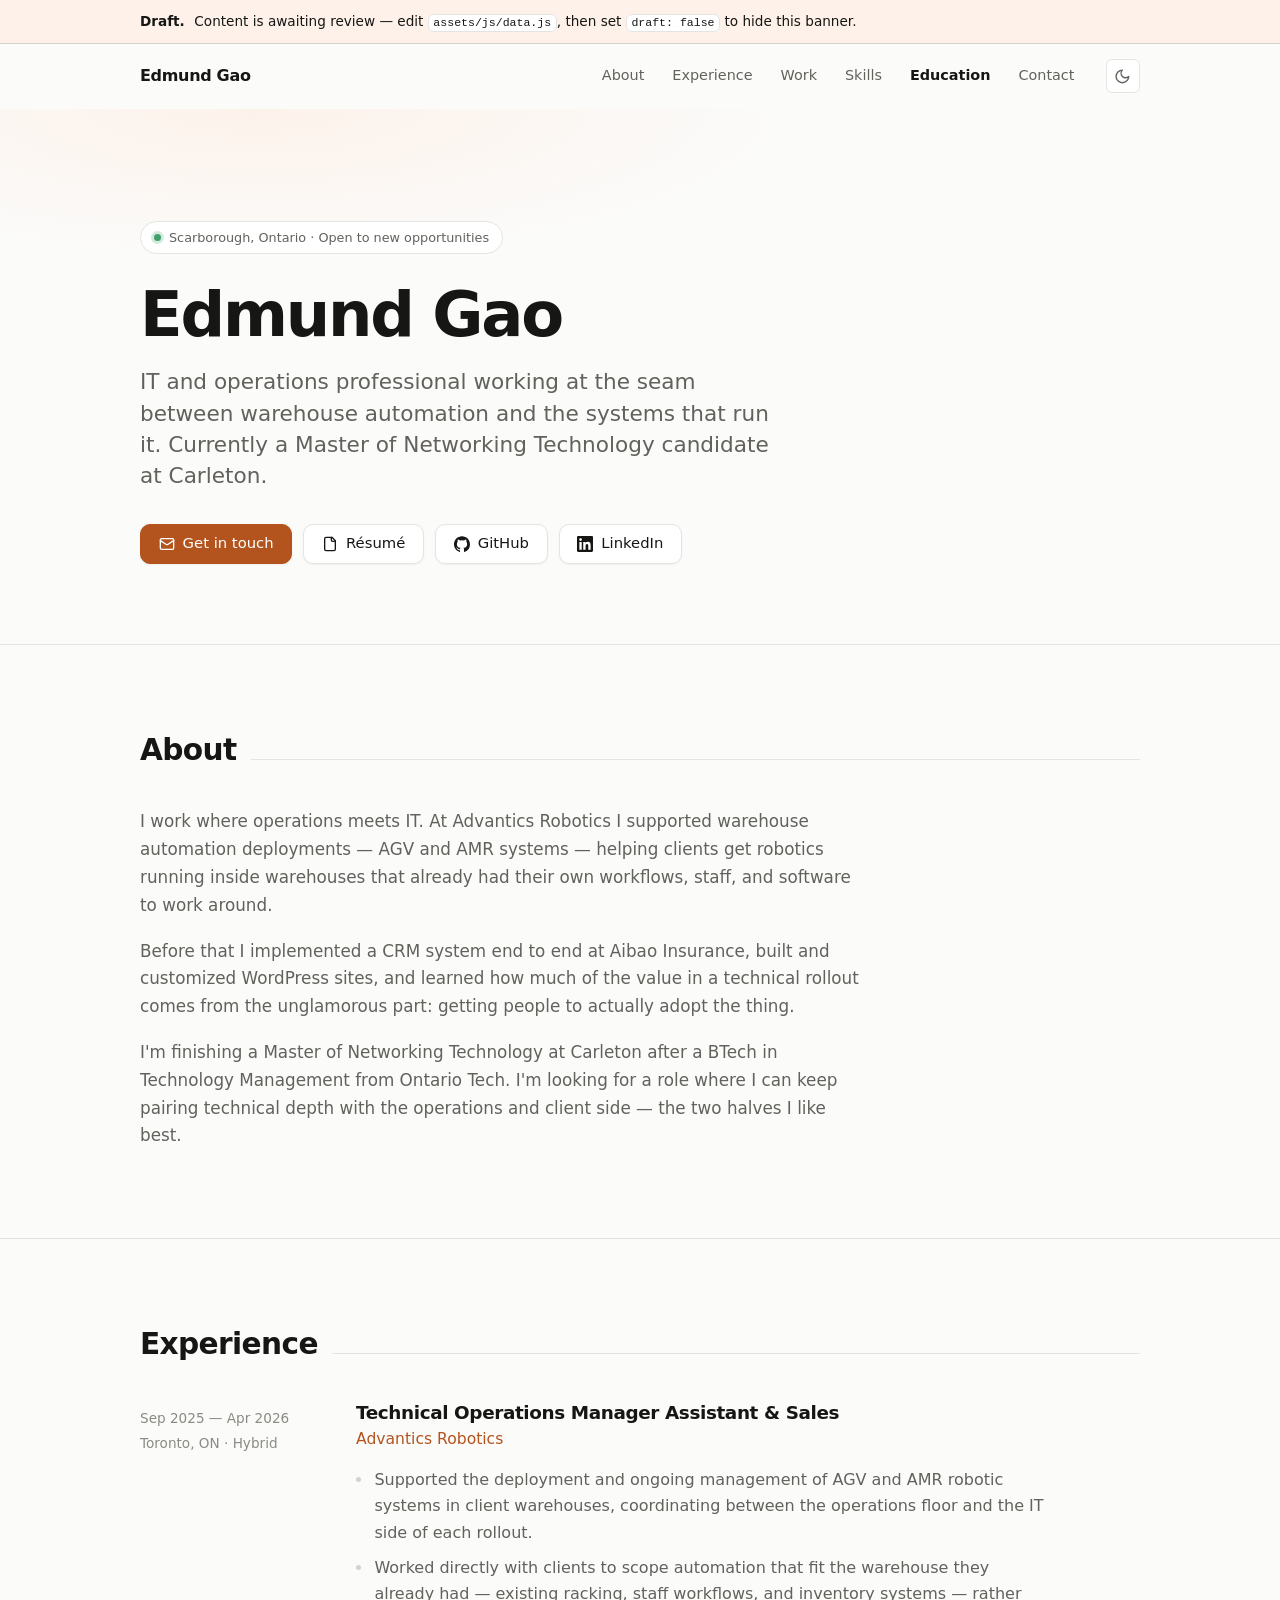
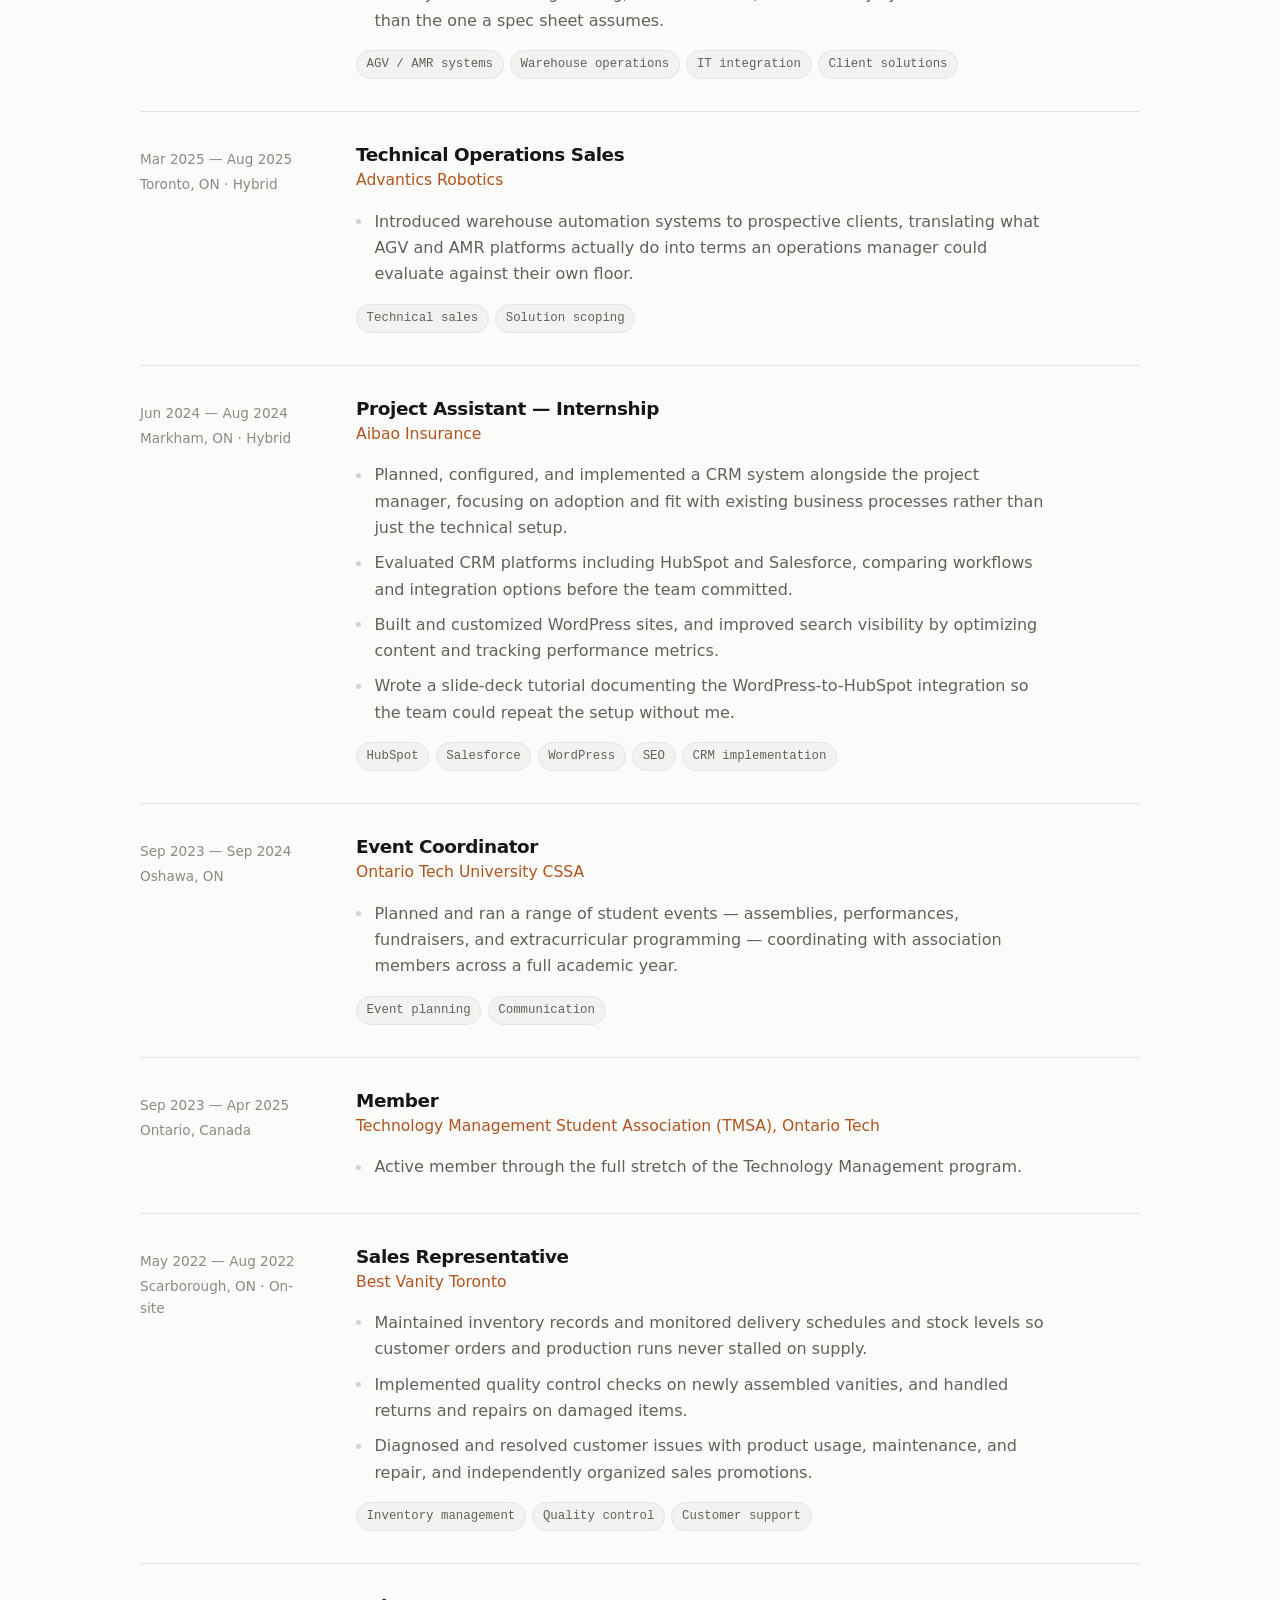
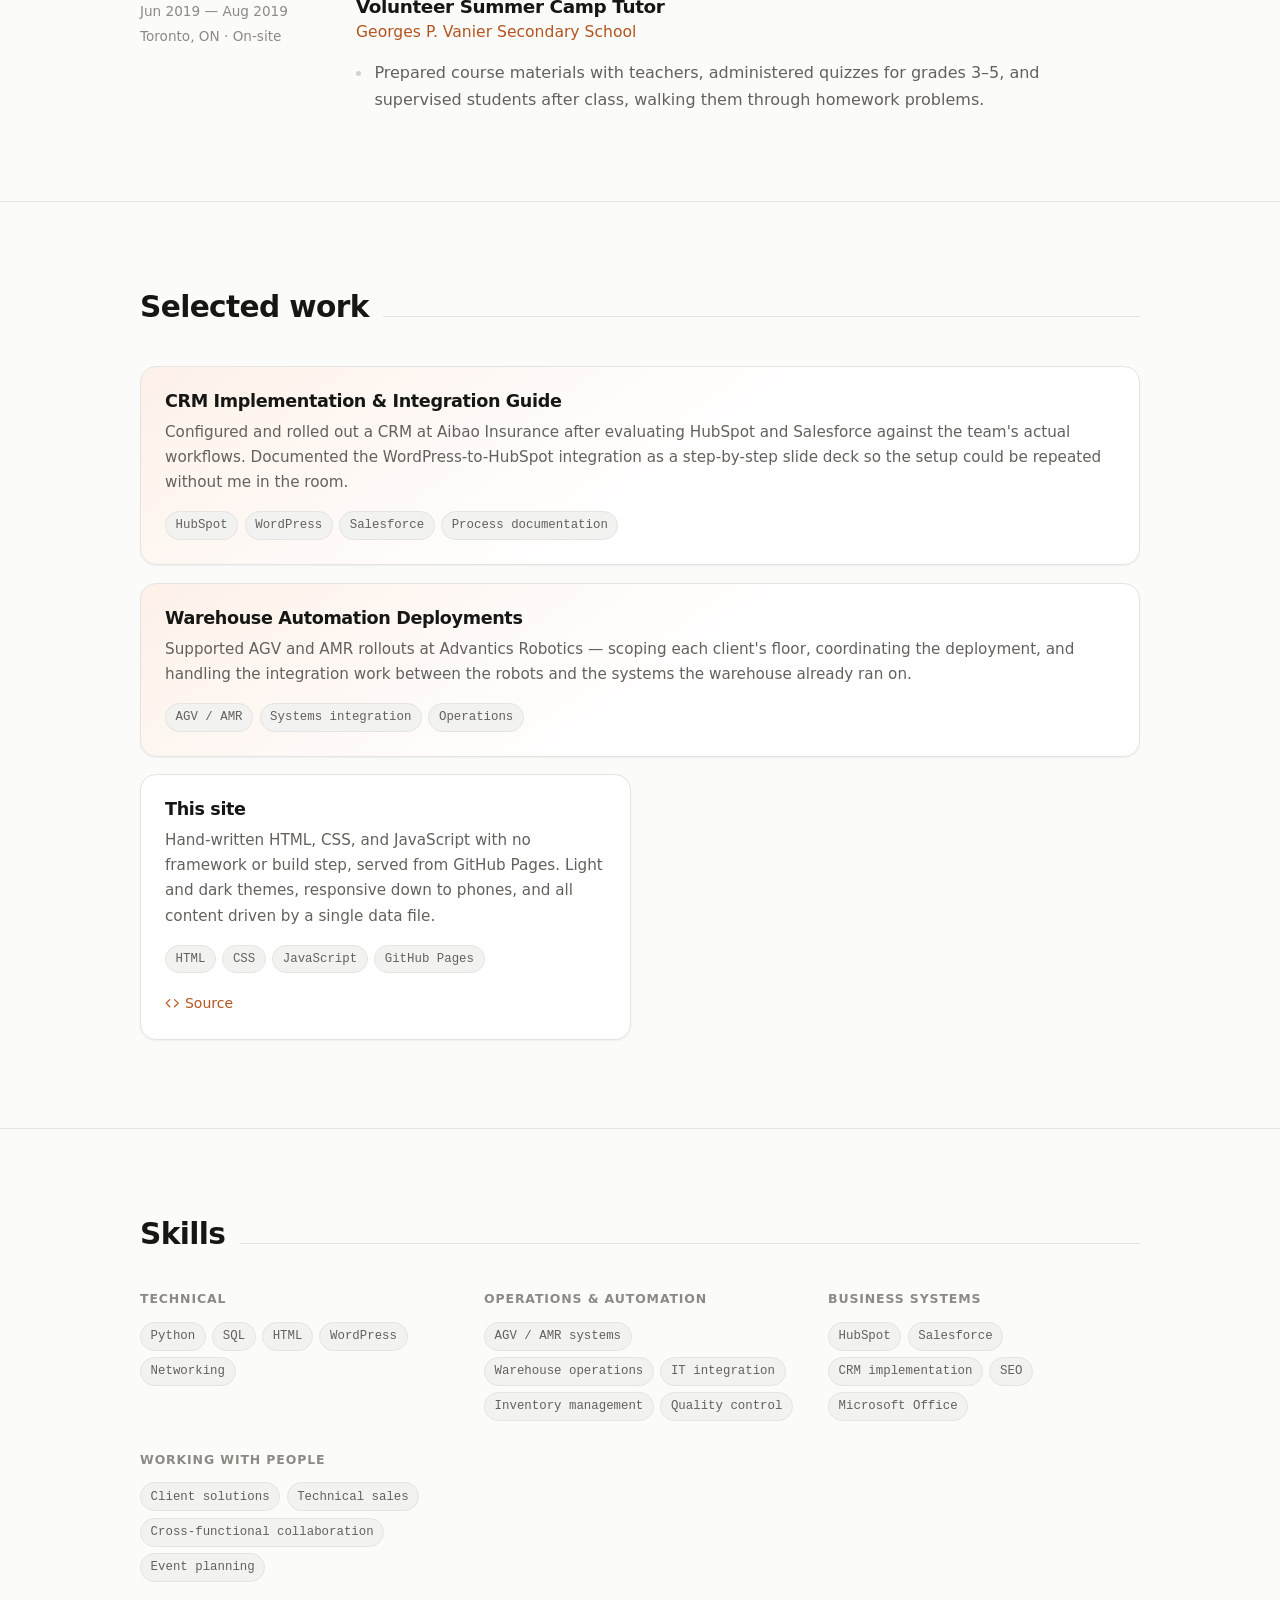
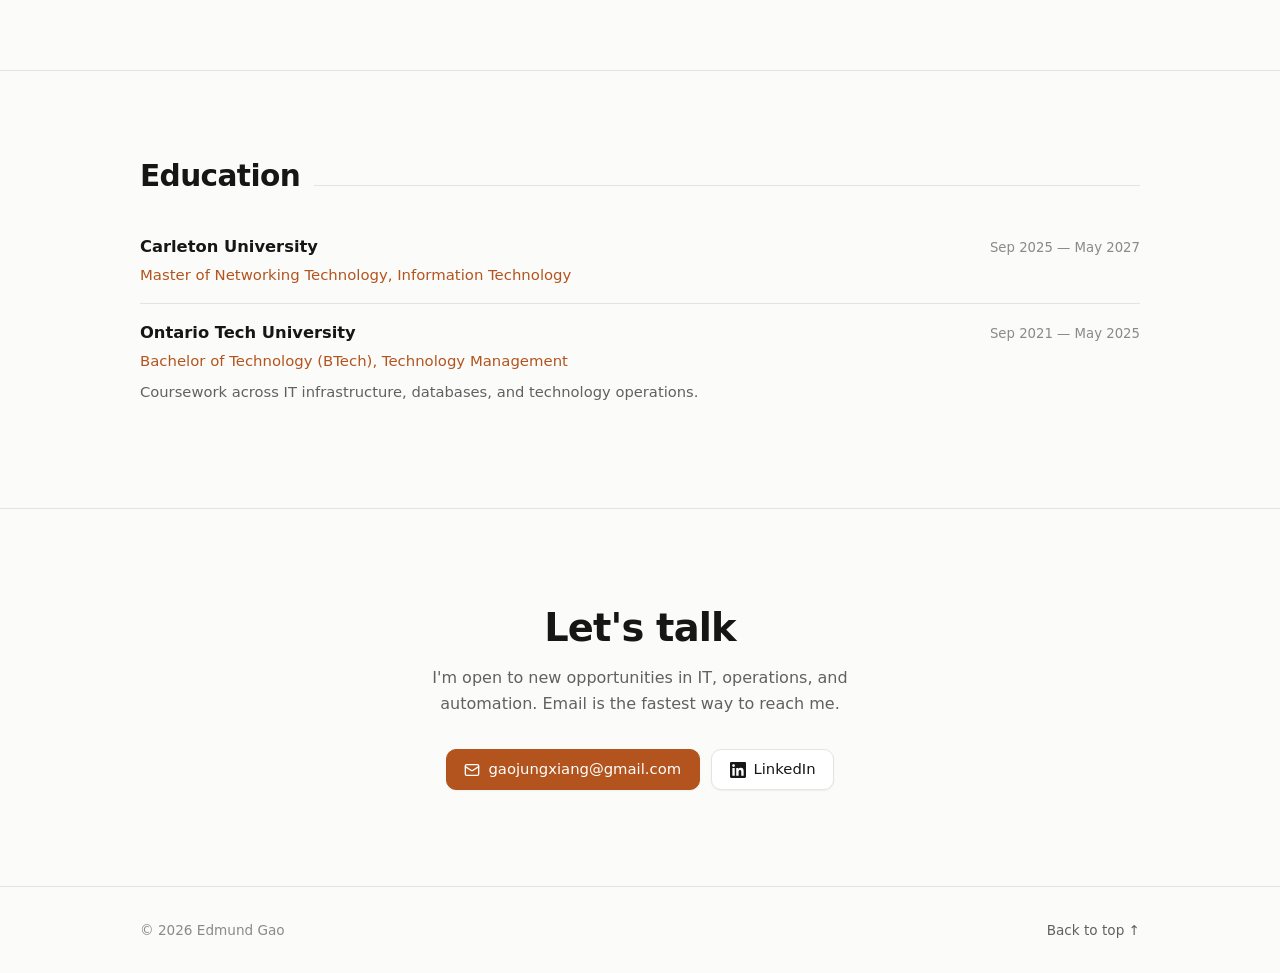
==== index.html @ a286228c "Add personal portfolio site Static portfolio site for GitHub Pages: plain HTML, CSS, and JS with no " ====
<!DOCTYPE html>
<html lang="en">
  <head>
    <meta charset="utf-8" />
    <meta name="viewport" content="width=device-width, initial-scale=1" />

    <title>Edmund Gao — Portfolio</title>
    <meta
      name="description"
      content="Edmund Gao — IT and operations professional working across warehouse automation, systems integration, and CRM implementation. Master of Networking Technology candidate at Carleton University."
    />
    <meta name="theme-color" content="#fbfbfa" />
    <link rel="canonical" href="https://edmundgao.github.io/" />

    <!-- Open Graph / social previews -->
    <meta property="og:type" content="website" />
    <meta property="og:title" content="Edmund Gao — Portfolio" />
    <meta
      property="og:description"
      content="IT and operations professional working across warehouse automation, systems integration, and CRM implementation."
    />
    <meta property="og:url" content="https://edmundgao.github.io/" />
    <meta name="twitter:card" content="summary" />

    <link rel="icon" href="assets/img/favicon.svg" type="image/svg+xml" />
    <link rel="stylesheet" href="assets/css/styles.css" />

    <!-- Set the theme before first paint so there's no light-mode flash. -->
    <script>
      (function () {
        try {
          var stored = localStorage.getItem("theme");
          var dark =
            stored === "dark" ||
            (!stored &&
              window.matchMedia("(prefers-color-scheme: dark)").matches);
          if (dark) document.documentElement.setAttribute("data-theme", "dark");
        } catch (e) {}
      })();
    </script>
  </head>

  <body>
    <a class="skip-link" href="#main">Skip to content</a>

    <!-- Removed automatically once you set draft: false in assets/js/data.js -->
    <div class="draft-banner" id="draft-banner" hidden>
      <div class="wrap draft-banner__inner">
        <strong>Draft.</strong>
        <span
          >Content is awaiting review — edit <code>assets/js/data.js</code>, then
          set <code>draft: false</code> to hide this banner.</span
        >
      </div>
    </div>

    <header class="site-header">
      <div class="wrap site-header__inner">
        <a class="brand" href="#top" data-name>Edmund Gao</a>

        <nav class="nav" aria-label="Sections">
          <a href="#about">About</a>
          <a href="#experience">Experience</a>
          <a href="#projects">Work</a>
          <a href="#skills">Skills</a>
          <a href="#education">Education</a>
          <a href="#contact">Contact</a>
        </nav>

        <button
          class="theme-toggle"
          id="theme-toggle"
          type="button"
          aria-label="Toggle dark mode"
          title="Toggle dark mode"
        >
          <svg
            class="icon-moon"
            viewBox="0 0 24 24"
            fill="none"
            stroke="currentColor"
            stroke-width="2"
            stroke-linecap="round"
            stroke-linejoin="round"
            aria-hidden="true"
          >
            <path d="M12 3a6 6 0 0 0 9 9 9 9 0 1 1-9-9Z" />
          </svg>
          <svg
            class="icon-sun"
            viewBox="0 0 24 24"
            fill="none"
            stroke="currentColor"
            stroke-width="2"
            stroke-linecap="round"
            stroke-linejoin="round"
            aria-hidden="true"
          >
            <circle cx="12" cy="12" r="4" />
            <path
              d="M12 2v2M12 20v2M4.9 4.9l1.4 1.4M17.7 17.7l1.4 1.4M2 12h2M20 12h2M6.3 17.7l-1.4 1.4M19.1 4.9l-1.4 1.4"
            />
          </svg>
        </button>
      </div>
    </header>

    <main id="main">
      <!-- ------------------------------------------------------------ hero -->
      <section class="hero" id="top">
        <div class="wrap">
          <p class="hero__eyebrow">
            <span class="dot" aria-hidden="true"></span>
            <span id="hero-location"></span>
          </p>
          <h1 data-name>Edmund Gao</h1>
          <p class="hero__headline" id="hero-headline"></p>
          <div class="hero__actions" id="hero-actions"></div>
        </div>
      </section>

      <!-- ----------------------------------------------------------- about -->
      <section class="section" id="about">
        <div class="wrap">
          <div class="section__head">
            <h2>About</h2>
            <span class="section__rule" aria-hidden="true"></span>
          </div>
          <div class="about__body" id="about-body"></div>
        </div>
      </section>

      <!-- ------------------------------------------------------ experience -->
      <section class="section" id="experience">
        <div class="wrap">
          <div class="section__head">
            <h2>Experience</h2>
            <span class="section__rule" aria-hidden="true"></span>
          </div>
          <div class="timeline" id="experience-list"></div>
        </div>
      </section>

      <!-- -------------------------------------------------------- projects -->
      <section class="section" id="projects">
        <div class="wrap">
          <div class="section__head">
            <h2>Selected work</h2>
            <span class="section__rule" aria-hidden="true"></span>
          </div>
          <div class="projects" id="projects-list"></div>
        </div>
      </section>

      <!-- ---------------------------------------------------------- skills -->
      <section class="section" id="skills">
        <div class="wrap">
          <div class="section__head">
            <h2>Skills</h2>
            <span class="section__rule" aria-hidden="true"></span>
          </div>
          <div class="skills" id="skills-list"></div>
        </div>
      </section>

      <!-- ------------------------------------------- education & certificates -->
      <section class="section" id="education">
        <div class="wrap">
          <div class="section__head">
            <h2>Education</h2>
            <span class="section__rule" aria-hidden="true"></span>
          </div>
          <div class="two-col">
            <div id="education-block">
              <div id="education-list"></div>
            </div>
            <div id="certifications-block" hidden>
              <p class="subhead">Certifications</p>
              <div id="certifications-list"></div>
            </div>
          </div>
        </div>
      </section>

      <!-- --------------------------------------------------------- contact -->
      <section class="section contact" id="contact">
        <div class="wrap">
          <h2>Let's talk</h2>
          <p>
            I'm open to new opportunities in IT, operations, and automation.
            Email is the fastest way to reach me.
          </p>
          <div class="hero__actions" id="contact-actions"></div>
        </div>
      </section>
    </main>

    <footer class="site-footer">
      <div class="wrap site-footer__inner">
        <span>&copy; <span id="year">2026</span> <span data-name></span></span>
        <a href="#top">Back to top &uarr;</a>
      </div>
    </footer>

    <script src="assets/js/data.js"></script>
    <script src="assets/js/main.js"></script>
  </body>
</html>
---- assets/css/styles.css ----
/* =============================================================================
   Design tokens
   ========================================================================== */

:root {
  color-scheme: light dark;

  --bg: #fbfbfa;
  --bg-raised: #ffffff;
  --bg-sunken: #f2f2f0;
  --border: #e4e4e1;
  --border-strong: #d2d2ce;

  --text: #161614;
  --text-muted: #62615c;
  --text-faint: #8b8a84;

  --accent: #b3541e;
  --accent-hover: #96431a;
  --accent-wash: #fdf1e9;

  --radius-sm: 6px;
  --radius: 10px;
  --radius-lg: 16px;

  --shadow-sm: 0 1px 2px rgba(20, 18, 15, 0.05);
  --shadow: 0 2px 4px rgba(20, 18, 15, 0.04), 0 8px 24px rgba(20, 18, 15, 0.06);

  --font-sans: ui-sans-serif, system-ui, -apple-system, "Segoe UI", Roboto,
    "Helvetica Neue", Arial, sans-serif;
  --font-mono: ui-monospace, SFMono-Regular, "SF Mono", Menlo, Consolas,
    "Liberation Mono", monospace;

  --measure: 68ch;
  --page: 1080px;
  --gutter: clamp(1.25rem, 5vw, 2.5rem);
}

[data-theme="dark"] {
  --bg: #141412;
  --bg-raised: #1c1c19;
  --bg-sunken: #100f0e;
  --border: #2c2c28;
  --border-strong: #3d3d38;

  --text: #f0efec;
  --text-muted: #a5a49e;
  --text-faint: #77766f;

  --accent: #e08a4f;
  --accent-hover: #eda068;
  --accent-wash: #2a1e14;

  --shadow-sm: 0 1px 2px rgba(0, 0, 0, 0.4);
  --shadow: 0 2px 4px rgba(0, 0, 0, 0.3), 0 8px 24px rgba(0, 0, 0, 0.35);
}

/* =============================================================================
   Reset & base
   ========================================================================== */

*,
*::before,
*::after {
  box-sizing: border-box;
}

html {
  -webkit-text-size-adjust: 100%;
  scroll-behavior: smooth;
  scroll-padding-top: 5.5rem;
}

@media (prefers-reduced-motion: reduce) {
  html {
    scroll-behavior: auto;
  }
  *,
  *::before,
  *::after {
    animation-duration: 0.01ms !important;
    animation-iteration-count: 1 !important;
    transition-duration: 0.01ms !important;
  }
}

body {
  margin: 0;
  background: var(--bg);
  color: var(--text);
  font-family: var(--font-sans);
  font-size: 1rem;
  line-height: 1.65;
  -webkit-font-smoothing: antialiased;
  text-rendering: optimizeLegibility;
}

h1,
h2,
h3,
h4 {
  margin: 0;
  line-height: 1.2;
  font-weight: 620;
  letter-spacing: -0.021em;
}

p {
  margin: 0;
}

ul,
ol {
  margin: 0;
  padding: 0;
  list-style: none;
}

a {
  color: var(--accent);
  text-decoration-thickness: 1px;
  text-underline-offset: 2px;
}

a:hover {
  color: var(--accent-hover);
}

img,
svg {
  max-width: 100%;
  display: block;
}

:focus-visible {
  outline: 2px solid var(--accent);
  outline-offset: 3px;
  border-radius: 3px;
}

::selection {
  background: var(--accent);
  color: #fff;
}

/* =============================================================================
   Layout primitives
   ========================================================================== */

.wrap {
  width: 100%;
  max-width: var(--page);
  margin-inline: auto;
  padding-inline: var(--gutter);
}

.section {
  padding-block: clamp(3rem, 8vw, 5.5rem);
  border-top: 1px solid var(--border);
}

.section__head {
  display: flex;
  align-items: baseline;
  gap: 0.9rem;
  margin-bottom: 2.5rem;
}

.section__head h2 {
  font-size: clamp(1.4rem, 3.5vw, 1.85rem);
}

.section__rule {
  flex: 1;
  height: 1px;
  background: var(--border);
}

.skip-link {
  position: absolute;
  left: -9999px;
  top: 0;
  z-index: 100;
  padding: 0.75rem 1.1rem;
  background: var(--accent);
  color: #fff;
  border-radius: 0 0 var(--radius) 0;
  text-decoration: none;
}

.skip-link:focus {
  left: 0;
  color: #fff;
}

/* =============================================================================
   Draft banner
   ========================================================================== */

.draft-banner {
  background: var(--accent-wash);
  border-bottom: 1px solid var(--border-strong);
  color: var(--text);
  font-size: 0.85rem;
  padding: 0.65rem 0;
}

.draft-banner__inner {
  display: flex;
  align-items: center;
  gap: 0.6rem;
}

.draft-banner code {
  font-family: var(--font-mono);
  font-size: 0.85em;
  background: var(--bg-raised);
  border: 1px solid var(--border);
  border-radius: var(--radius-sm);
  padding: 0.1em 0.4em;
}

/* =============================================================================
   Header / nav
   ========================================================================== */

.site-header {
  position: sticky;
  top: 0;
  z-index: 50;
  background: color-mix(in srgb, var(--bg) 82%, transparent);
  backdrop-filter: saturate(160%) blur(12px);
  -webkit-backdrop-filter: saturate(160%) blur(12px);
  border-bottom: 1px solid transparent;
  transition: border-color 0.2s ease;
}

.site-header[data-stuck="true"] {
  border-bottom-color: var(--border);
}

.site-header__inner {
  display: flex;
  align-items: center;
  gap: 1rem;
  height: 4rem;
}

.brand {
  font-weight: 650;
  letter-spacing: -0.02em;
  color: var(--text);
  text-decoration: none;
  font-size: 1rem;
  white-space: nowrap;
}

.brand:hover {
  color: var(--text);
}

.nav {
  margin-left: auto;
  display: flex;
  align-items: center;
  gap: 0.35rem;
}

.nav a {
  color: var(--text-muted);
  text-decoration: none;
  font-size: 0.9rem;
  padding: 0.4rem 0.7rem;
  border-radius: var(--radius-sm);
  transition: color 0.15s ease, background-color 0.15s ease;
}

.nav a:hover {
  color: var(--text);
  background: var(--bg-sunken);
}

.nav a[aria-current="true"] {
  color: var(--text);
  font-weight: 550;
}

@media (max-width: 720px) {
  .nav {
    display: none;
  }
}

.theme-toggle {
  margin-left: 0.25rem;
  display: grid;
  place-items: center;
  width: 2.15rem;
  height: 2.15rem;
  flex: none;
  padding: 0;
  border: 1px solid var(--border);
  border-radius: var(--radius-sm);
  background: var(--bg-raised);
  color: var(--text-muted);
  cursor: pointer;
  transition: color 0.15s ease, border-color 0.15s ease;
}

.theme-toggle:hover {
  color: var(--text);
  border-color: var(--border-strong);
}

.nav:not(:has(a)) + .theme-toggle,
.site-header__inner > .theme-toggle:nth-child(2) {
  margin-left: auto;
}

.theme-toggle svg {
  width: 1.05rem;
  height: 1.05rem;
}

[data-theme="dark"] .theme-toggle .icon-moon,
:root:not([data-theme="dark"]) .theme-toggle .icon-sun {
  display: none;
}

/* =============================================================================
   Hero
   ========================================================================== */

.hero {
  padding-block: clamp(3.5rem, 11vw, 7rem) clamp(3rem, 8vw, 5rem);
  position: relative;
  overflow: hidden;
}

.hero::before {
  content: "";
  position: absolute;
  inset-inline: 0;
  top: -40%;
  height: 80%;
  background: radial-gradient(
    60% 50% at 20% 50%,
    var(--accent-wash) 0%,
    transparent 70%
  );
  opacity: 0.9;
  pointer-events: none;
  z-index: -1;
}

.hero__eyebrow {
  display: inline-flex;
  align-items: center;
  gap: 0.5rem;
  font-size: 0.8rem;
  font-weight: 500;
  color: var(--text-muted);
  background: var(--bg-raised);
  border: 1px solid var(--border);
  border-radius: 999px;
  padding: 0.3rem 0.8rem;
  margin-bottom: 1.5rem;
}

.hero__eyebrow .dot {
  width: 0.45rem;
  height: 0.45rem;
  border-radius: 50%;
  background: #3fa06b;
  box-shadow: 0 0 0 3px color-mix(in srgb, #3fa06b 22%, transparent);
}

.hero h1 {
  font-size: clamp(2.4rem, 7vw, 3.9rem);
  letter-spacing: -0.035em;
  margin-bottom: 0.85rem;
}

.hero__headline {
  font-size: clamp(1.1rem, 2.6vw, 1.35rem);
  color: var(--text-muted);
  max-width: 46ch;
  line-height: 1.45;
  margin-bottom: 2rem;
}

.hero__actions {
  display: flex;
  flex-wrap: wrap;
  gap: 0.7rem;
}

/* =============================================================================
   Buttons
   ========================================================================== */

.btn {
  display: inline-flex;
  align-items: center;
  gap: 0.5rem;
  font: inherit;
  font-size: 0.925rem;
  font-weight: 520;
  line-height: 1;
  padding: 0.7rem 1.1rem;
  border-radius: var(--radius);
  border: 1px solid var(--border);
  background: var(--bg-raised);
  color: var(--text);
  text-decoration: none;
  cursor: pointer;
  box-shadow: var(--shadow-sm);
  transition: transform 0.12s ease, border-color 0.15s ease,
    background-color 0.15s ease, box-shadow 0.15s ease;
}

.btn:hover {
  color: var(--text);
  border-color: var(--border-strong);
  transform: translateY(-1px);
  box-shadow: var(--shadow);
}

.btn:active {
  transform: translateY(0);
}

.btn svg {
  width: 1rem;
  height: 1rem;
  flex: none;
}

.btn--primary {
  background: var(--accent);
  border-color: var(--accent);
  color: #fff;
}

.btn--primary:hover {
  background: var(--accent-hover);
  border-color: var(--accent-hover);
  color: #fff;
}

/* =============================================================================
   About
   ========================================================================== */

.about__body {
  display: grid;
  gap: 1.15rem;
  max-width: var(--measure);
  font-size: 1.05rem;
  color: var(--text-muted);
}

.about__body strong {
  color: var(--text);
  font-weight: 550;
}

/* =============================================================================
   Experience timeline
   ========================================================================== */

.timeline {
  display: grid;
  gap: 0;
}

.role {
  display: grid;
  grid-template-columns: 11rem 1fr;
  gap: 0 2.5rem;
  padding-block: 2rem;
  border-top: 1px solid var(--border);
}

.role:first-child {
  border-top: none;
  padding-top: 0;
}

.role:last-child {
  padding-bottom: 0;
}

@media (max-width: 760px) {
  .role {
    grid-template-columns: 1fr;
    gap: 0.65rem;
  }
}

.role__when {
  font-size: 0.85rem;
  color: var(--text-faint);
  font-variant-numeric: tabular-nums;
  padding-top: 0.28rem;
}

.role__where {
  margin-top: 0.15rem;
  display: block;
}

.role__title {
  font-size: 1.15rem;
  margin-bottom: 0.15rem;
}

.role__company {
  color: var(--accent);
  font-size: 0.975rem;
  font-weight: 520;
  margin-bottom: 0.9rem;
}

.role__company a {
  text-decoration: none;
}

.badge-now {
  display: inline-block;
  margin-left: 0.5rem;
  font-size: 0.7rem;
  font-weight: 600;
  letter-spacing: 0.04em;
  text-transform: uppercase;
  color: #2f7d54;
  background: color-mix(in srgb, #3fa06b 14%, transparent);
  border-radius: 999px;
  padding: 0.15rem 0.5rem;
  vertical-align: 0.12em;
}

[data-theme="dark"] .badge-now {
  color: #7fd3a4;
}

.highlights {
  display: grid;
  gap: 0.55rem;
  max-width: var(--measure);
  color: var(--text-muted);
}

.highlights li {
  position: relative;
  padding-left: 1.15rem;
}

.highlights li::before {
  content: "";
  position: absolute;
  left: 0;
  top: 0.65em;
  width: 5px;
  height: 5px;
  border-radius: 50%;
  background: var(--border-strong);
}

/* =============================================================================
   Tags
   ========================================================================== */

.tags {
  display: flex;
  flex-wrap: wrap;
  gap: 0.4rem;
  margin-top: 1rem;
}

.tag {
  font-size: 0.775rem;
  font-family: var(--font-mono);
  color: var(--text-muted);
  background: var(--bg-sunken);
  border: 1px solid var(--border);
  border-radius: 999px;
  padding: 0.2rem 0.6rem;
  white-space: nowrap;
}

/* =============================================================================
   Projects
   ========================================================================== */

.projects {
  display: grid;
  grid-template-columns: repeat(auto-fill, minmax(min(100%, 24rem), 1fr));
  gap: 1.1rem;
}

.card {
  display: flex;
  flex-direction: column;
  padding: 1.5rem;
  background: var(--bg-raised);
  border: 1px solid var(--border);
  border-radius: var(--radius-lg);
  box-shadow: var(--shadow-sm);
  transition: transform 0.16s ease, border-color 0.16s ease,
    box-shadow 0.16s ease;
}

.card:hover {
  transform: translateY(-2px);
  border-color: var(--border-strong);
  box-shadow: var(--shadow);
}

.card--featured {
  grid-column: span 2;
  background: linear-gradient(
    145deg,
    var(--accent-wash) 0%,
    var(--bg-raised) 55%
  );
}

@media (max-width: 700px) {
  .card--featured {
    grid-column: span 1;
  }
}

.card__title {
  font-size: 1.1rem;
  margin-bottom: 0.5rem;
}

.card__blurb {
  color: var(--text-muted);
  font-size: 0.95rem;
  flex: 1;
}

.card__links {
  display: flex;
  gap: 1rem;
  margin-top: 1.15rem;
  font-size: 0.875rem;
  font-weight: 520;
}

.card__links a {
  display: inline-flex;
  align-items: center;
  gap: 0.35rem;
  text-decoration: none;
}

.card__links a:hover {
  text-decoration: underline;
}

.card__links svg {
  width: 0.9rem;
  height: 0.9rem;
}

/* =============================================================================
   Skills
   ========================================================================== */

.skills {
  display: grid;
  grid-template-columns: repeat(auto-fit, minmax(min(100%, 15rem), 1fr));
  gap: 2rem;
}

.skills__group h3 {
  font-size: 0.78rem;
  font-weight: 600;
  letter-spacing: 0.07em;
  text-transform: uppercase;
  color: var(--text-faint);
  margin-bottom: 0.9rem;
}

.skills__group .tags {
  margin-top: 0;
}

/* =============================================================================
   Education & certifications
   ========================================================================== */

.two-col {
  display: grid;
  grid-template-columns: repeat(auto-fit, minmax(min(100%, 22rem), 1fr));
  gap: 2.5rem;
}

.entry {
  padding-block: 1rem;
  border-top: 1px solid var(--border);
}

.entry:first-of-type {
  border-top: none;
  padding-top: 0;
}

.entry__head {
  display: flex;
  justify-content: space-between;
  align-items: baseline;
  gap: 1rem;
}

.entry__name {
  font-size: 1.02rem;
  font-weight: 580;
}

.entry__when {
  font-size: 0.83rem;
  color: var(--text-faint);
  font-variant-numeric: tabular-nums;
  white-space: nowrap;
}

.entry__sub {
  color: var(--accent);
  font-size: 0.93rem;
  margin-top: 0.1rem;
}

.entry__detail {
  color: var(--text-muted);
  font-size: 0.92rem;
  margin-top: 0.4rem;
  max-width: var(--measure);
}

.subhead {
  font-size: 0.78rem;
  font-weight: 600;
  letter-spacing: 0.07em;
  text-transform: uppercase;
  color: var(--text-faint);
  margin-bottom: 1.1rem;
}

/* =============================================================================
   Contact
   ========================================================================== */

.contact {
  text-align: center;
  padding-block: clamp(3.5rem, 9vw, 6rem);
}

.contact h2 {
  font-size: clamp(1.7rem, 5vw, 2.4rem);
  margin-bottom: 0.85rem;
}

.contact p {
  color: var(--text-muted);
  max-width: 44ch;
  margin-inline: auto;
  margin-bottom: 2rem;
}

.contact .hero__actions {
  justify-content: center;
}

/* =============================================================================
   Footer
   ========================================================================== */

.site-footer {
  border-top: 1px solid var(--border);
  padding-block: 2rem;
  font-size: 0.85rem;
  color: var(--text-faint);
}

.site-footer__inner {
  display: flex;
  flex-wrap: wrap;
  gap: 0.75rem 1.5rem;
  align-items: center;
  justify-content: space-between;
}

.site-footer a {
  color: var(--text-muted);
  text-decoration: none;
}

.site-footer a:hover {
  color: var(--accent);
}

/* =============================================================================
   Entrance animation
   ========================================================================== */

.reveal {
  opacity: 0;
  transform: translateY(12px);
  transition: opacity 0.55s ease, transform 0.55s ease;
}

.reveal.is-visible {
  opacity: 1;
  transform: none;
}

@media (prefers-reduced-motion: reduce) {
  .reveal {
    opacity: 1;
    transform: none;
  }
}

/* =============================================================================
   Print — makes Cmd-P produce a usable one-page resume
   ========================================================================== */

@media print {
  .site-header,
  .draft-banner,
  .hero__actions,
  .contact .hero__actions,
  .theme-toggle,
  .hero::before {
    display: none !important;
  }

  body {
    background: #fff;
    color: #000;
    font-size: 11pt;
  }

  .section,
  .hero {
    padding-block: 1rem;
    break-inside: avoid;
  }

  .card,
  .role {
    break-inside: avoid;
  }

  a {
    color: #000;
    text-decoration: none;
  }
}
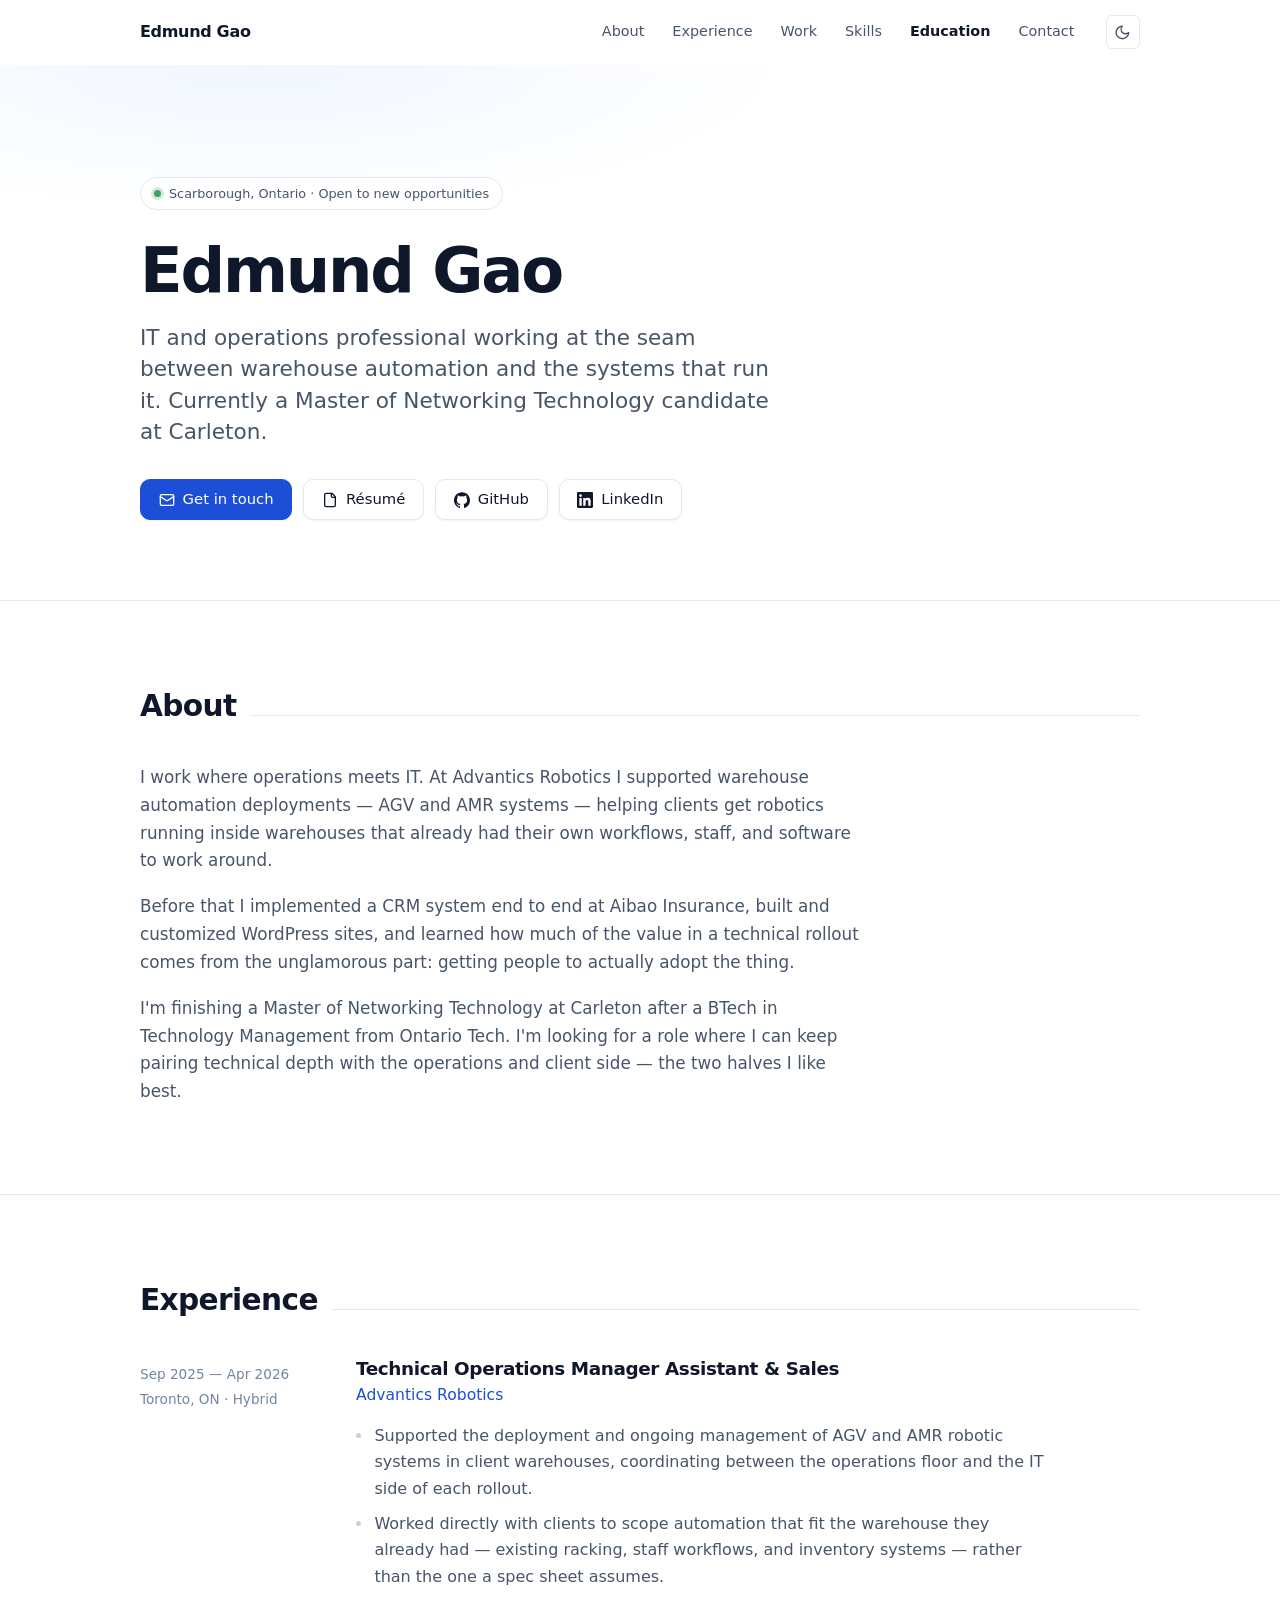
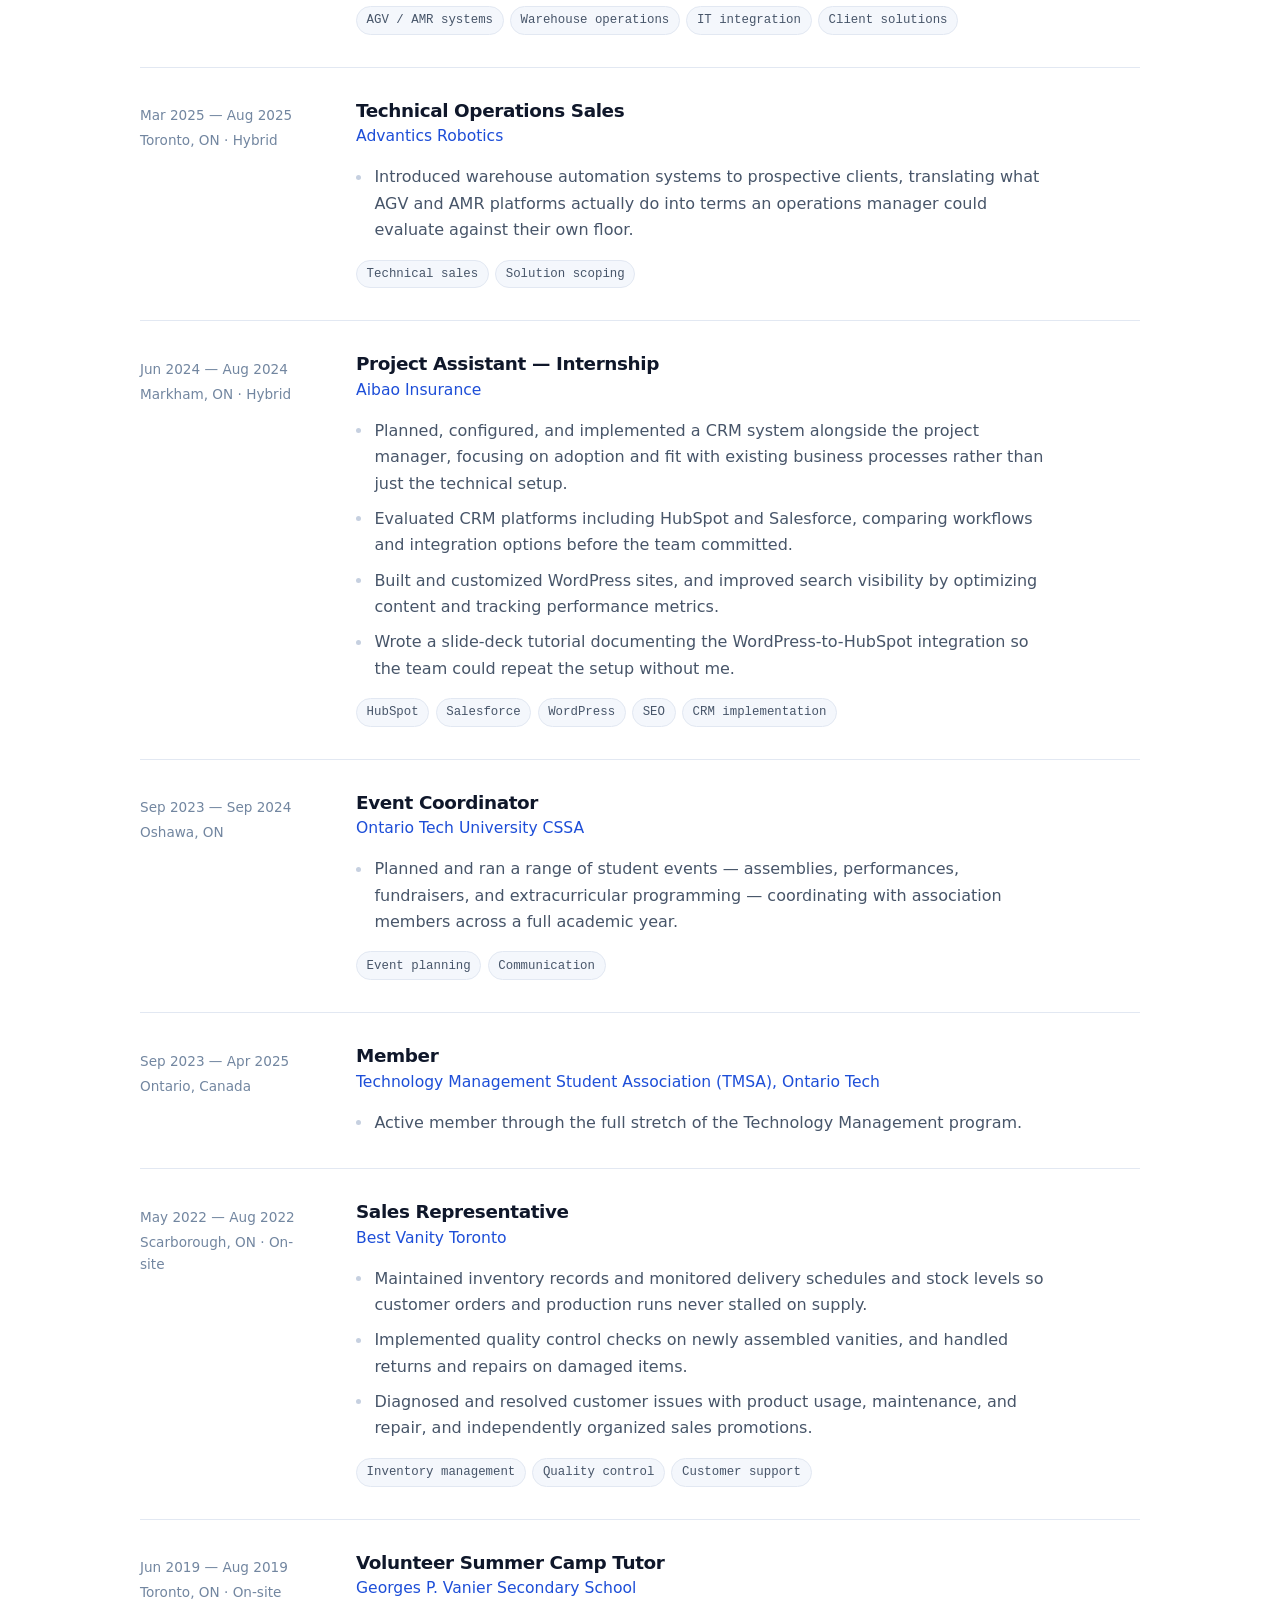
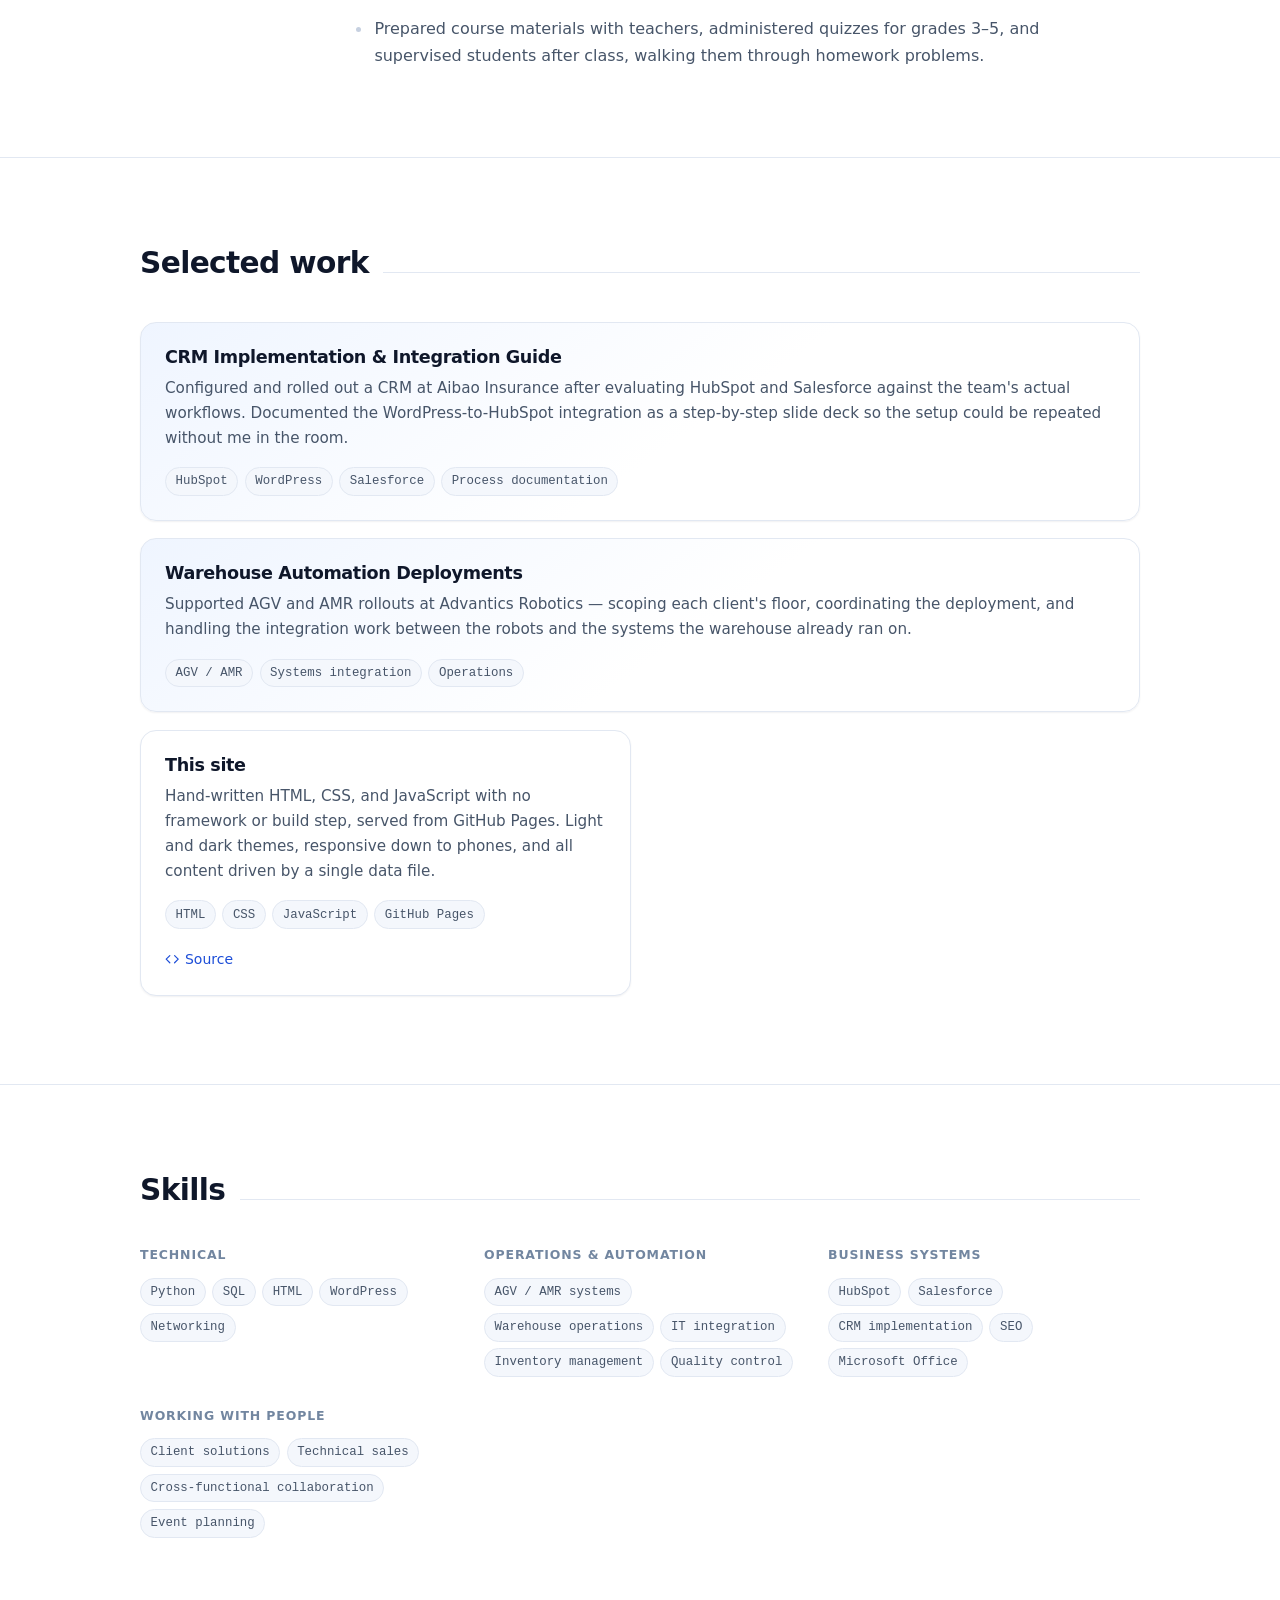
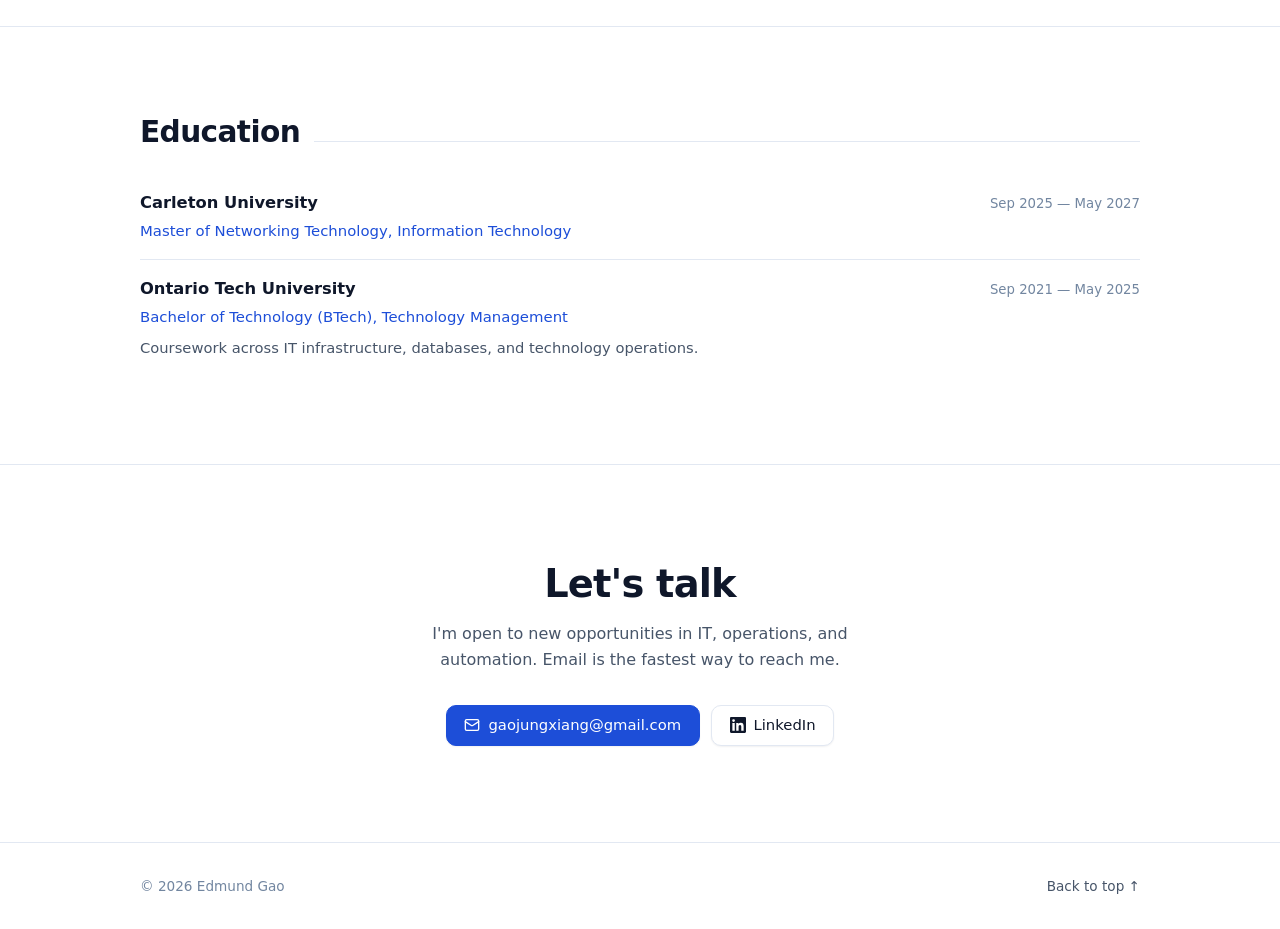
==== commit 4a9cafb3: "Switch to a white and blue theme, clear the draft banner Repalettes the light theme onto a pure whit" ====
--- a/index.html
+++ b/index.html
@@ -9,7 +9,7 @@
       name="description"
       content="Edmund Gao — IT and operations professional working across warehouse automation, systems integration, and CRM implementation. Master of Networking Technology candidate at Carleton University."
     />
-    <meta name="theme-color" content="#fbfbfa" />
+    <meta name="theme-color" content="#ffffff" />
     <link rel="canonical" href="https://edmundgao.github.io/" />
 
     <!-- Open Graph / social previews -->
--- a/assets/css/styles.css
+++ b/assets/css/styles.css
@@ -5,26 +5,26 @@
 :root {
   color-scheme: light dark;
 
-  --bg: #fbfbfa;
+  --bg: #ffffff;
   --bg-raised: #ffffff;
-  --bg-sunken: #f2f2f0;
-  --border: #e4e4e1;
-  --border-strong: #d2d2ce;
-
-  --text: #161614;
-  --text-muted: #62615c;
-  --text-faint: #8b8a84;
-
-  --accent: #b3541e;
-  --accent-hover: #96431a;
-  --accent-wash: #fdf1e9;
+  --bg-sunken: #f4f7fc;
+  --border: #e2e8f2;
+  --border-strong: #c6d0e0;
+
+  --text: #0f172a;
+  --text-muted: #475569;
+  --text-faint: #7286a0;
+
+  --accent: #1d4ed8;
+  --accent-hover: #1a3fae;
+  --accent-wash: #eff5ff;
 
   --radius-sm: 6px;
   --radius: 10px;
   --radius-lg: 16px;
 
-  --shadow-sm: 0 1px 2px rgba(20, 18, 15, 0.05);
-  --shadow: 0 2px 4px rgba(20, 18, 15, 0.04), 0 8px 24px rgba(20, 18, 15, 0.06);
+  --shadow-sm: 0 1px 2px rgba(15, 23, 42, 0.06);
+  --shadow: 0 2px 4px rgba(15, 23, 42, 0.05), 0 8px 24px rgba(15, 23, 42, 0.08);
 
   --font-sans: ui-sans-serif, system-ui, -apple-system, "Segoe UI", Roboto,
     "Helvetica Neue", Arial, sans-serif;
@@ -37,22 +37,22 @@
 }
 
 [data-theme="dark"] {
-  --bg: #141412;
-  --bg-raised: #1c1c19;
-  --bg-sunken: #100f0e;
-  --border: #2c2c28;
-  --border-strong: #3d3d38;
-
-  --text: #f0efec;
-  --text-muted: #a5a49e;
-  --text-faint: #77766f;
-
-  --accent: #e08a4f;
-  --accent-hover: #eda068;
-  --accent-wash: #2a1e14;
-
-  --shadow-sm: 0 1px 2px rgba(0, 0, 0, 0.4);
-  --shadow: 0 2px 4px rgba(0, 0, 0, 0.3), 0 8px 24px rgba(0, 0, 0, 0.35);
+  --bg: #0b1220;
+  --bg-raised: #131d30;
+  --bg-sunken: #070d18;
+  --border: #22314a;
+  --border-strong: #35486a;
+
+  --text: #e9eef7;
+  --text-muted: #97a7bd;
+  --text-faint: #6b7d96;
+
+  --accent: #6aa5fb;
+  --accent-hover: #93bffd;
+  --accent-wash: #14243f;
+
+  --shadow-sm: 0 1px 2px rgba(0, 0, 0, 0.45);
+  --shadow: 0 2px 4px rgba(0, 0, 0, 0.35), 0 8px 24px rgba(0, 0, 0, 0.4);
 }
 
 /* =============================================================================
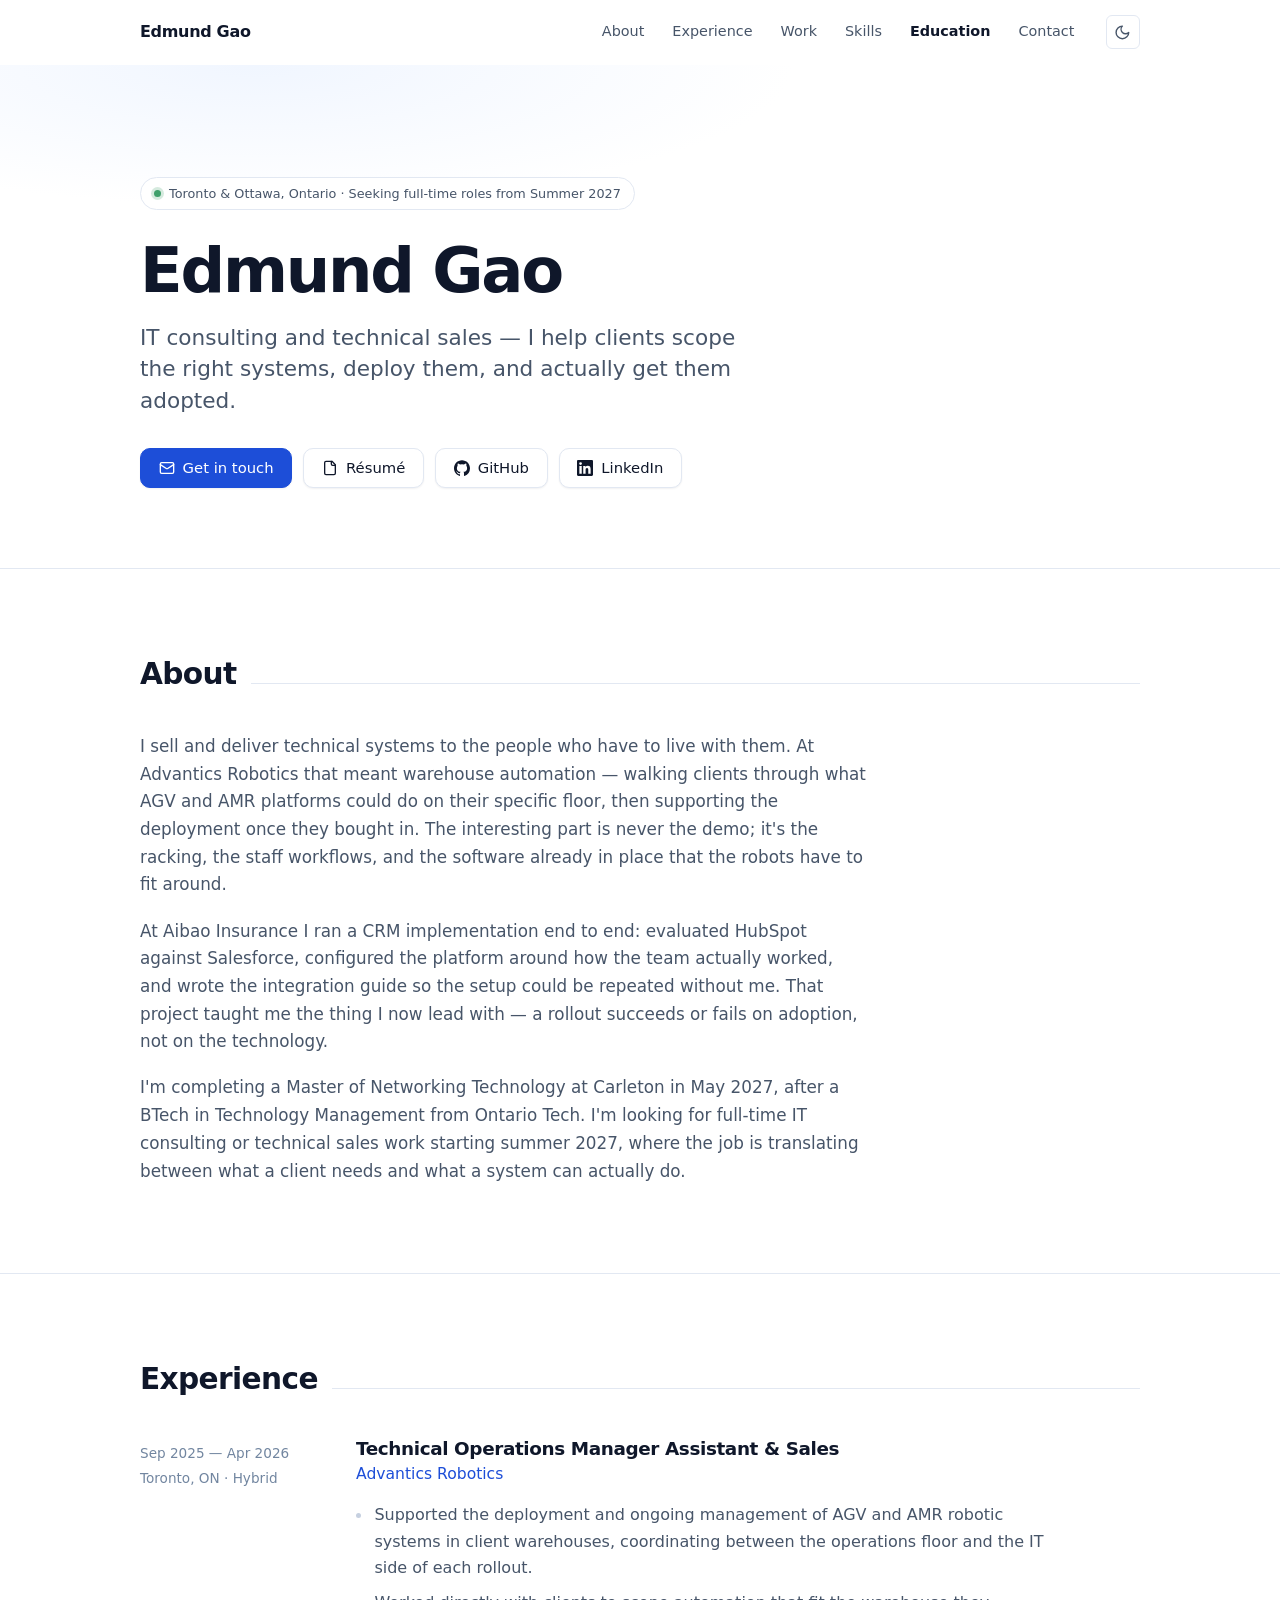
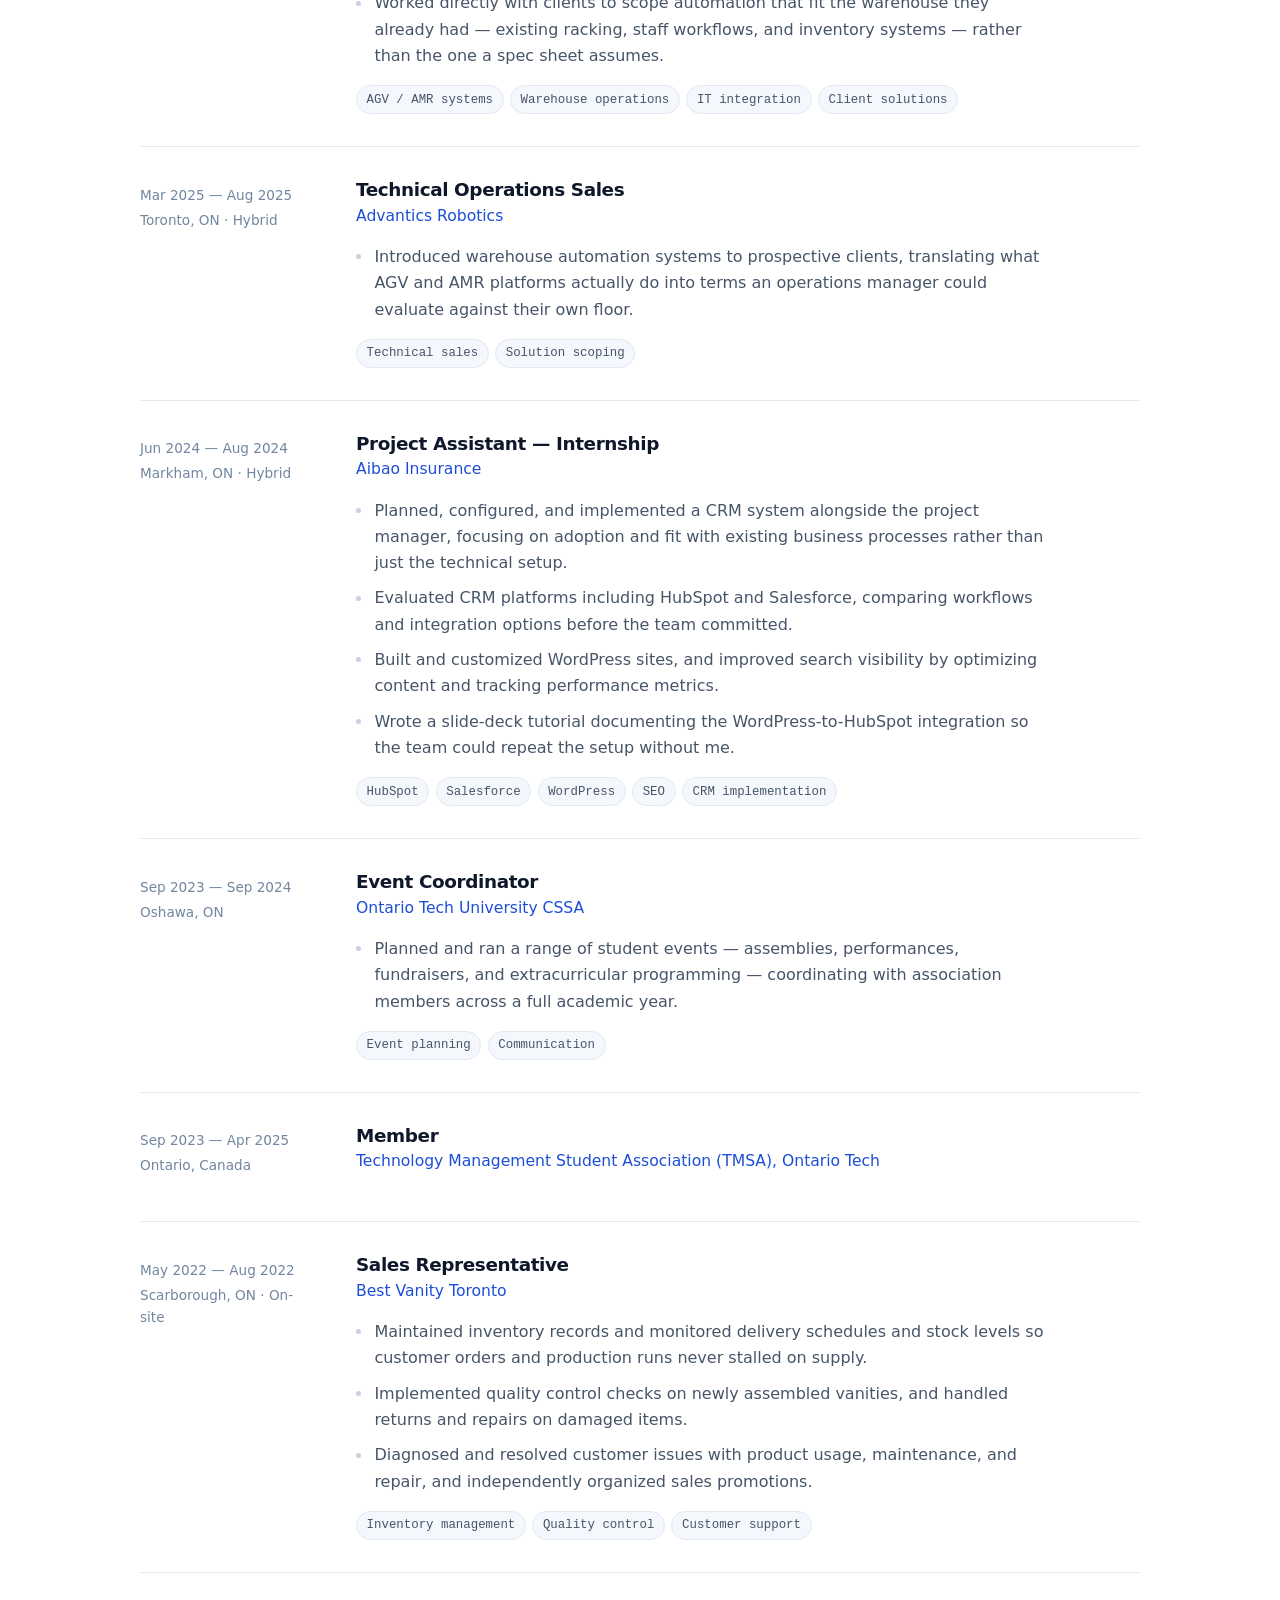
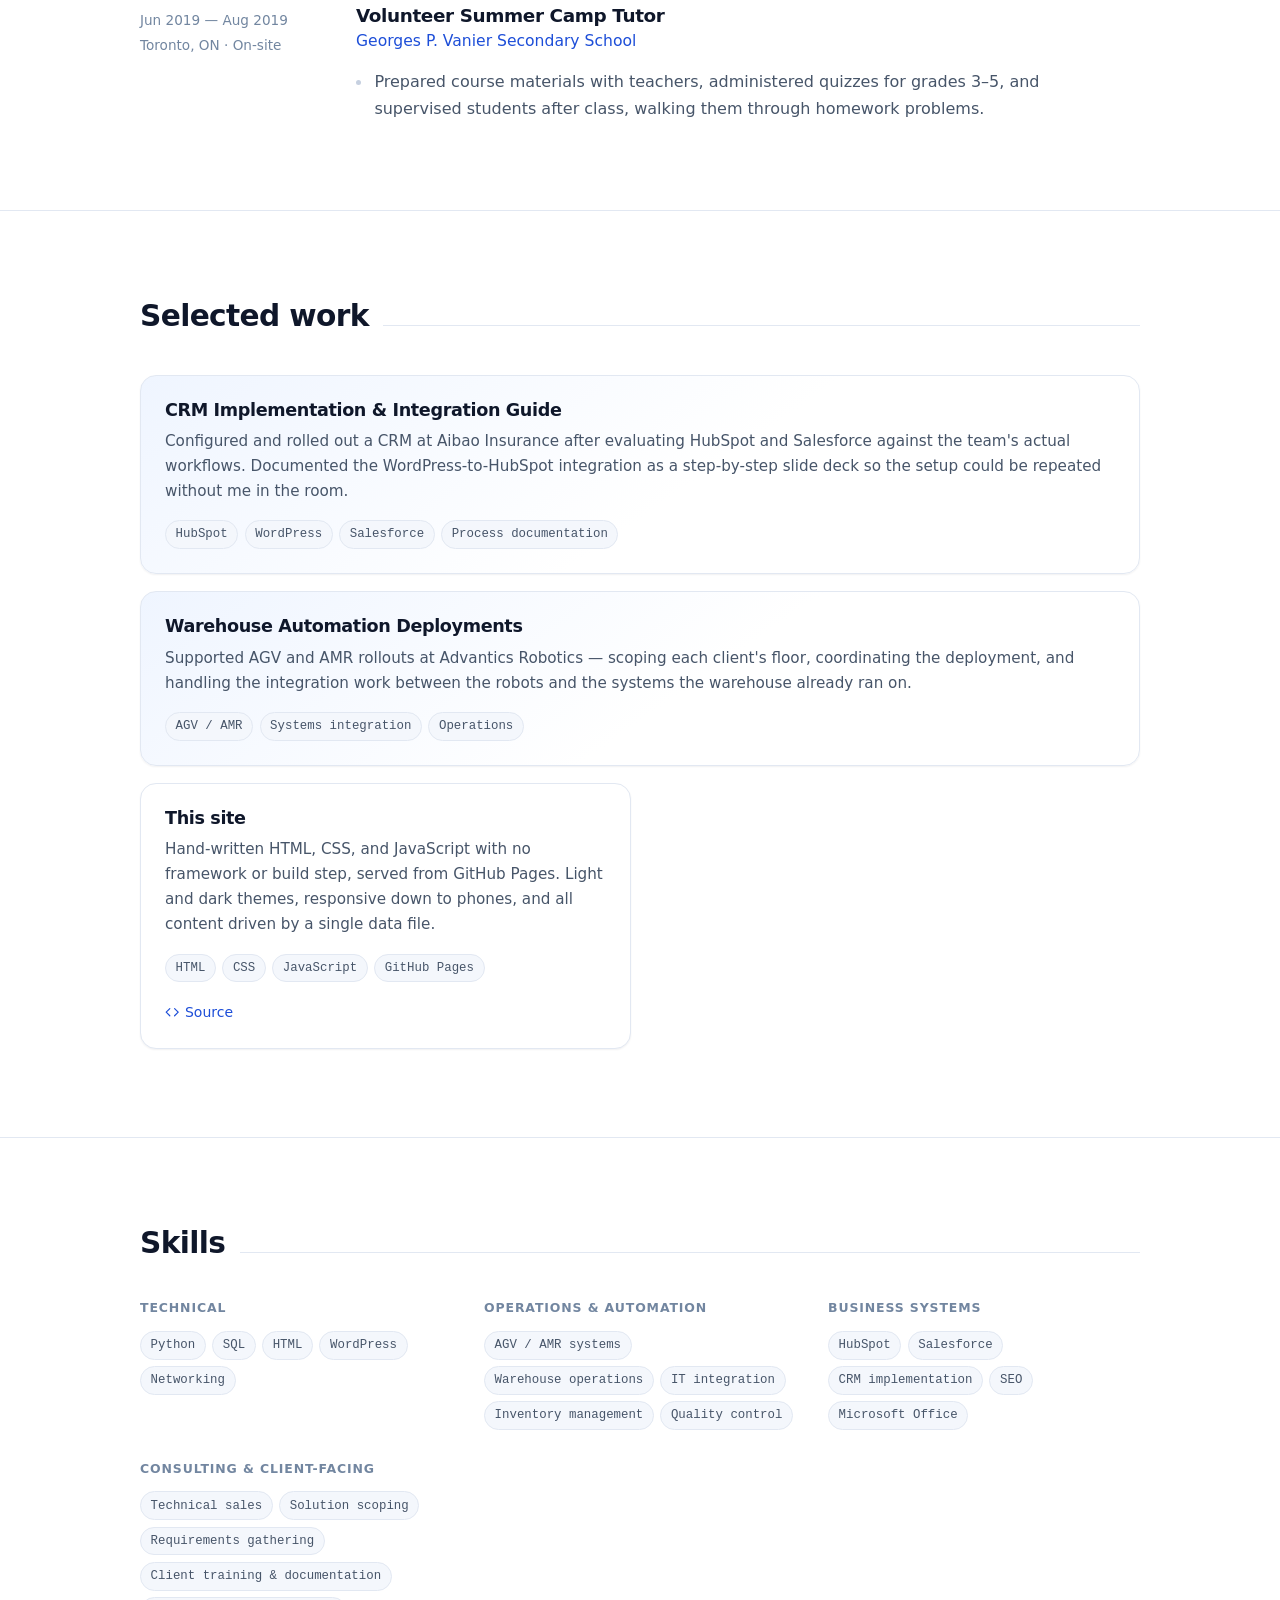
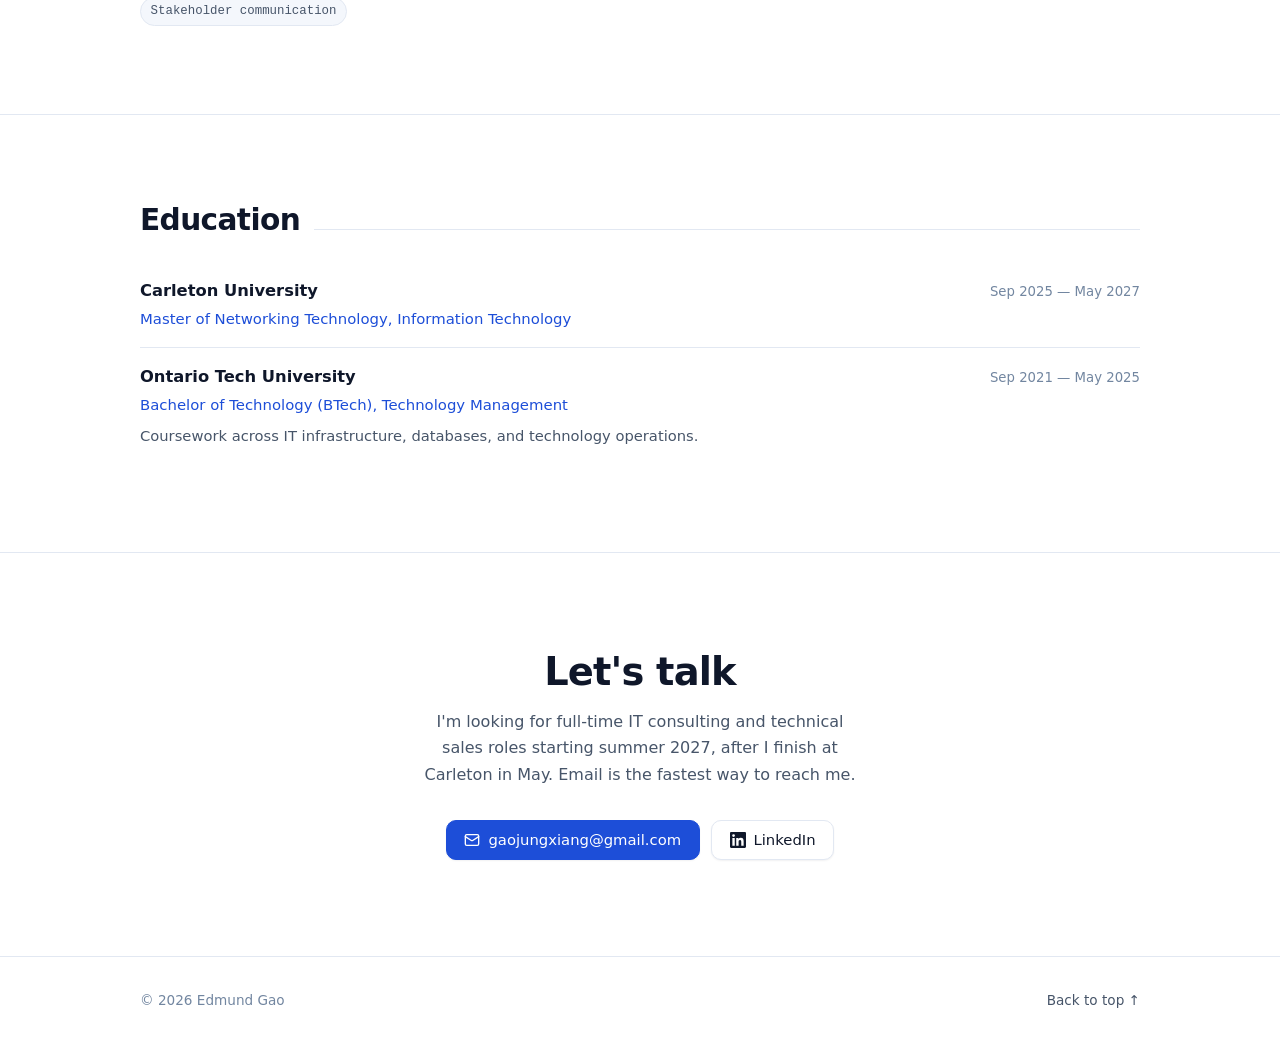
==== commit 2be89827: "Target IT consulting and technical sales roles Rewrites the headline, about, and contact copy around" ====
--- a/index.html
+++ b/index.html
@@ -7,7 +7,7 @@
     <title>Edmund Gao — Portfolio</title>
     <meta
       name="description"
-      content="Edmund Gao — IT and operations professional working across warehouse automation, systems integration, and CRM implementation. Master of Networking Technology candidate at Carleton University."
+      content="Edmund Gao — IT consulting and technical sales, with experience across warehouse automation, systems integration, and CRM implementation. Master of Networking Technology at Carleton, seeking full-time roles from Summer 2027."
     />
     <meta name="theme-color" content="#ffffff" />
     <link rel="canonical" href="https://edmundgao.github.io/" />
@@ -17,7 +17,7 @@
     <meta property="og:title" content="Edmund Gao — Portfolio" />
     <meta
       property="og:description"
-      content="IT and operations professional working across warehouse automation, systems integration, and CRM implementation."
+      content="IT consulting and technical sales — warehouse automation, systems integration, and CRM implementation. Seeking full-time roles from Summer 2027."
     />
     <meta property="og:url" content="https://edmundgao.github.io/" />
     <meta name="twitter:card" content="summary" />
@@ -187,8 +187,9 @@
         <div class="wrap">
           <h2>Let's talk</h2>
           <p>
-            I'm open to new opportunities in IT, operations, and automation.
-            Email is the fastest way to reach me.
+            I'm looking for full-time IT consulting and technical sales roles
+            starting summer 2027, after I finish at Carleton in May. Email is
+            the fastest way to reach me.
           </p>
           <div class="hero__actions" id="contact-actions"></div>
         </div>
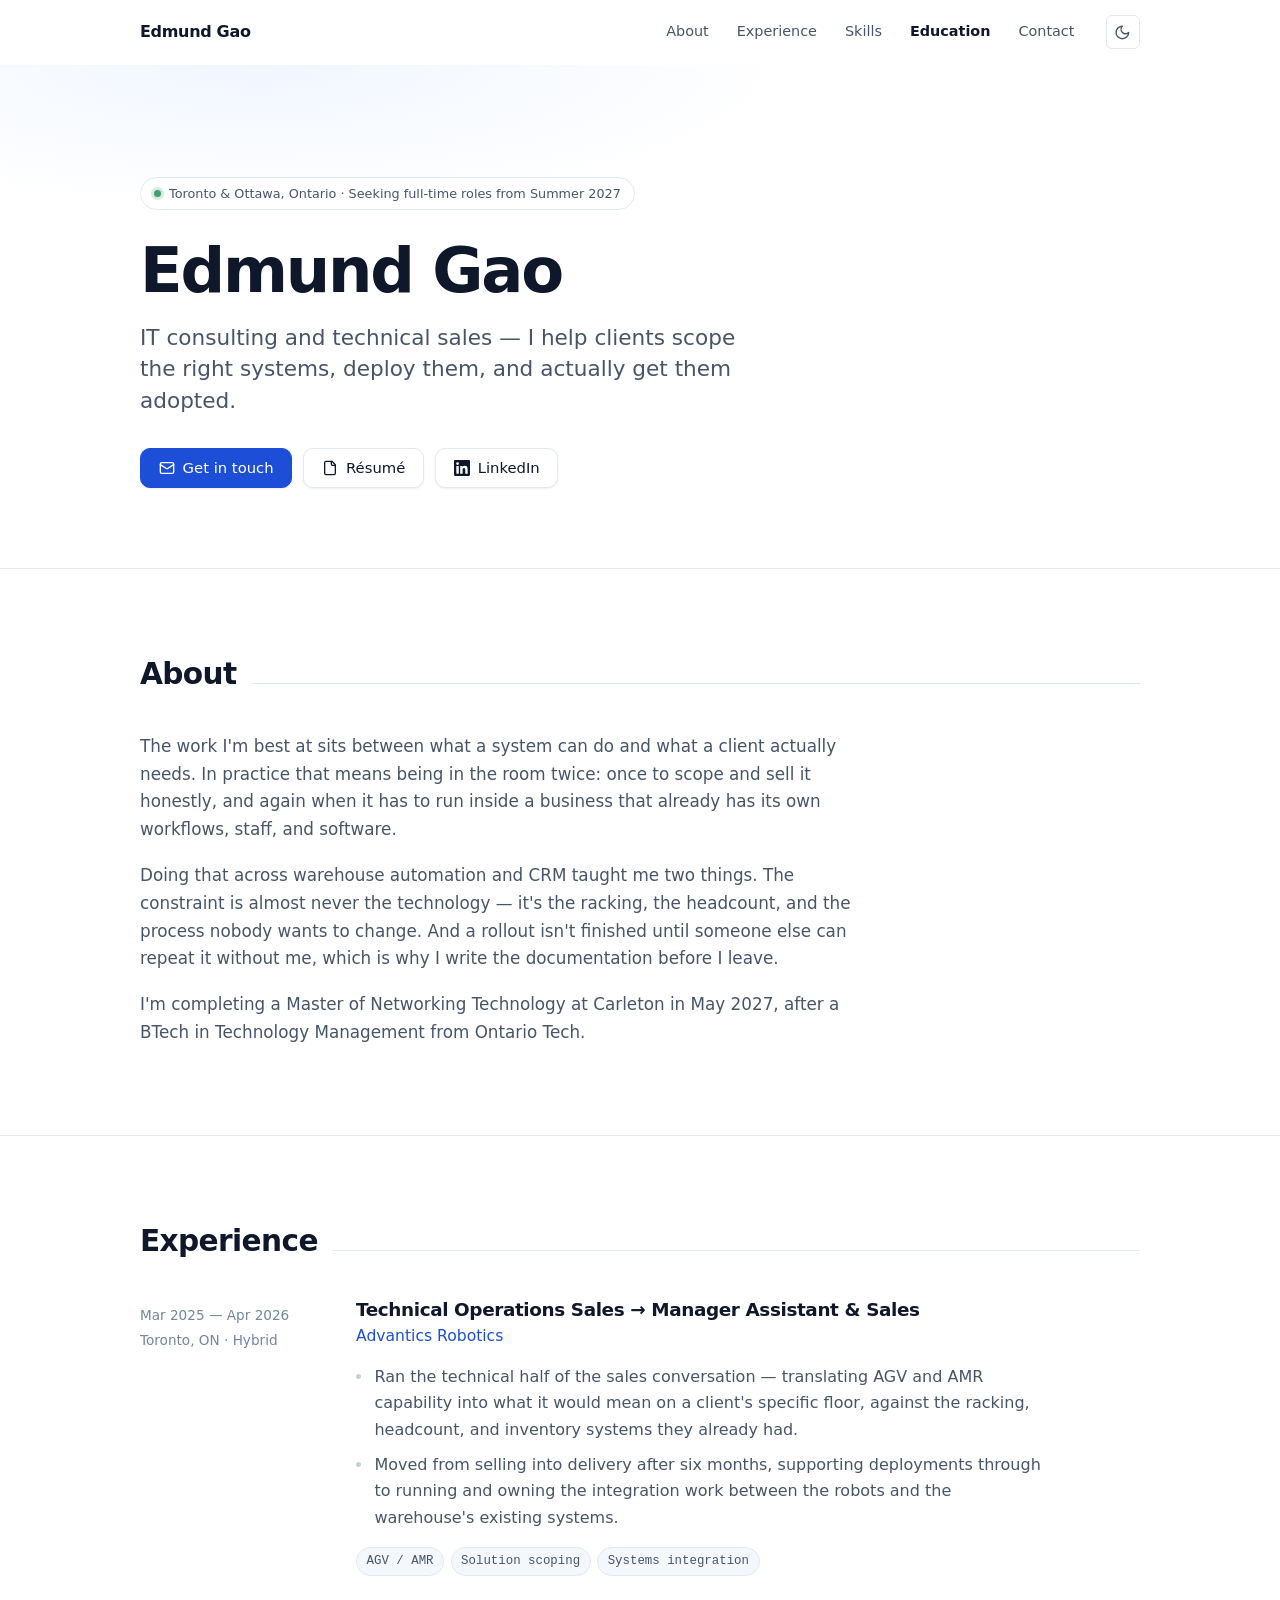
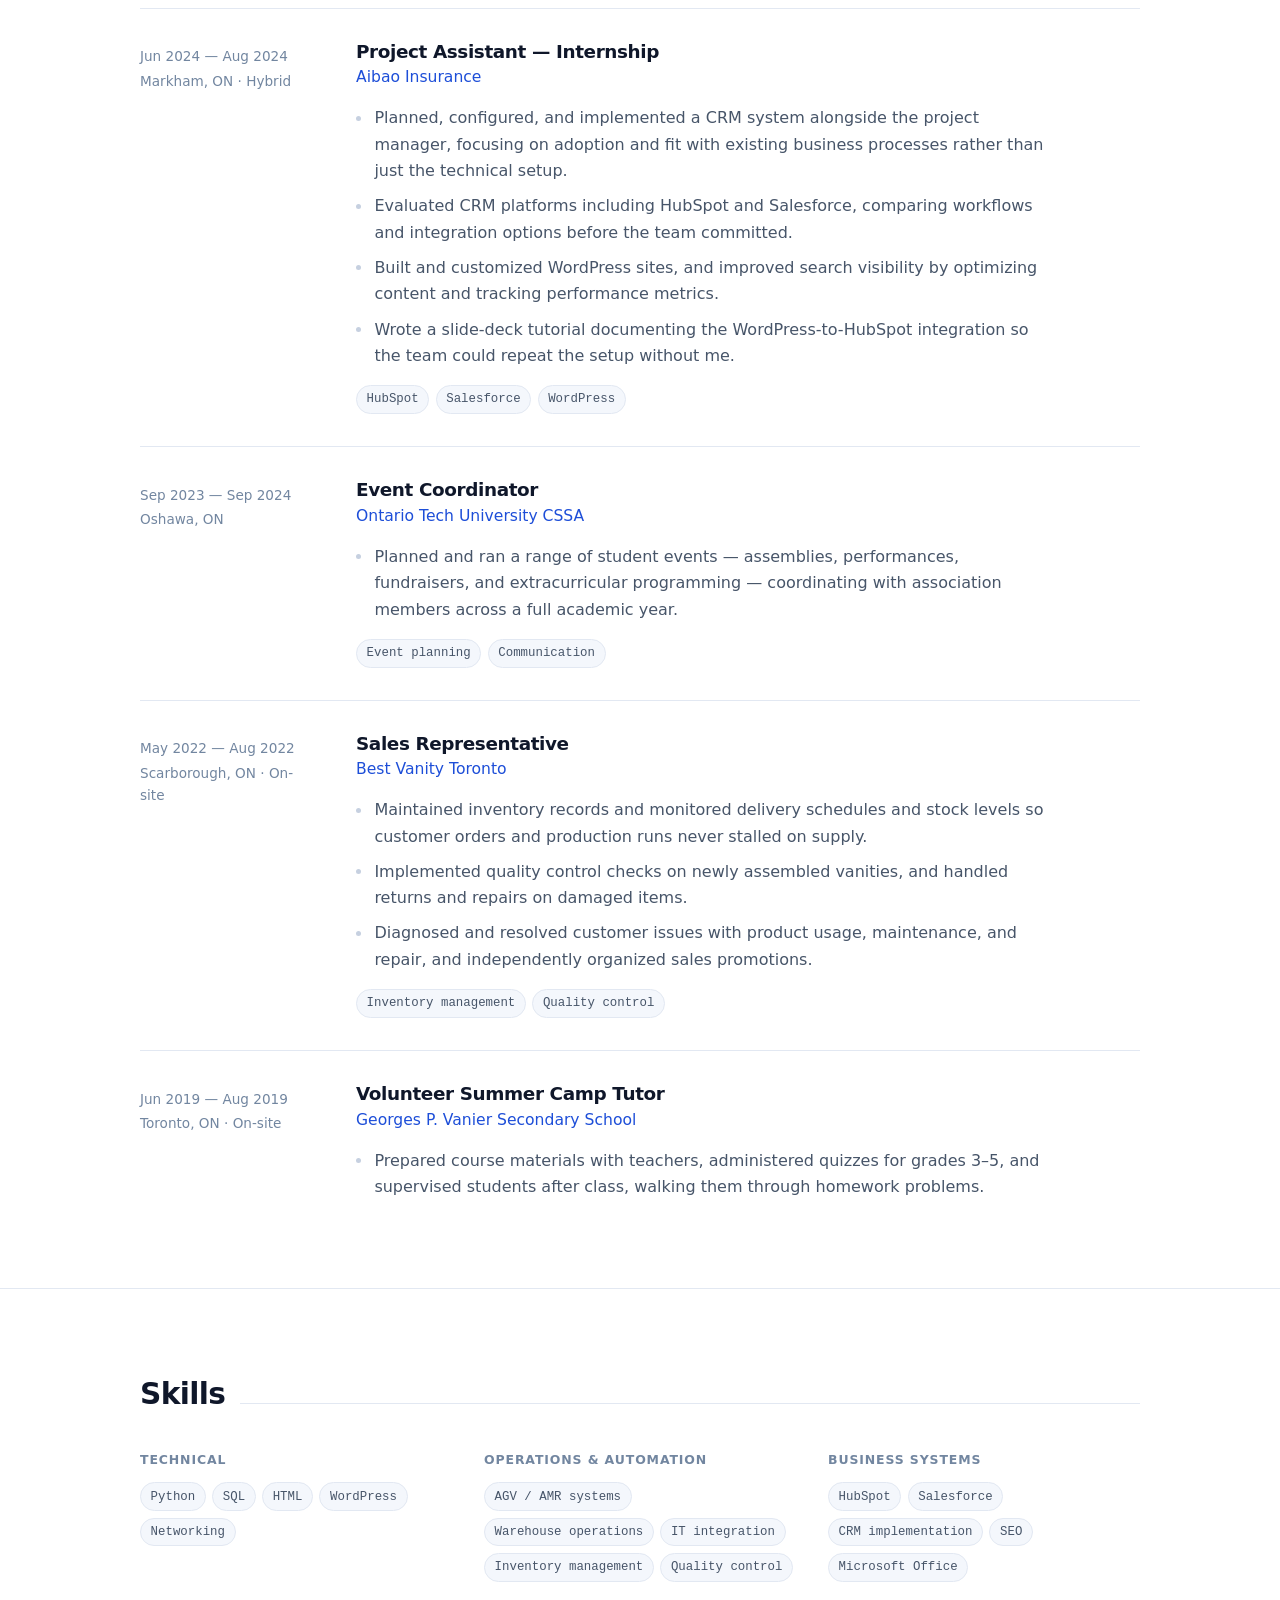
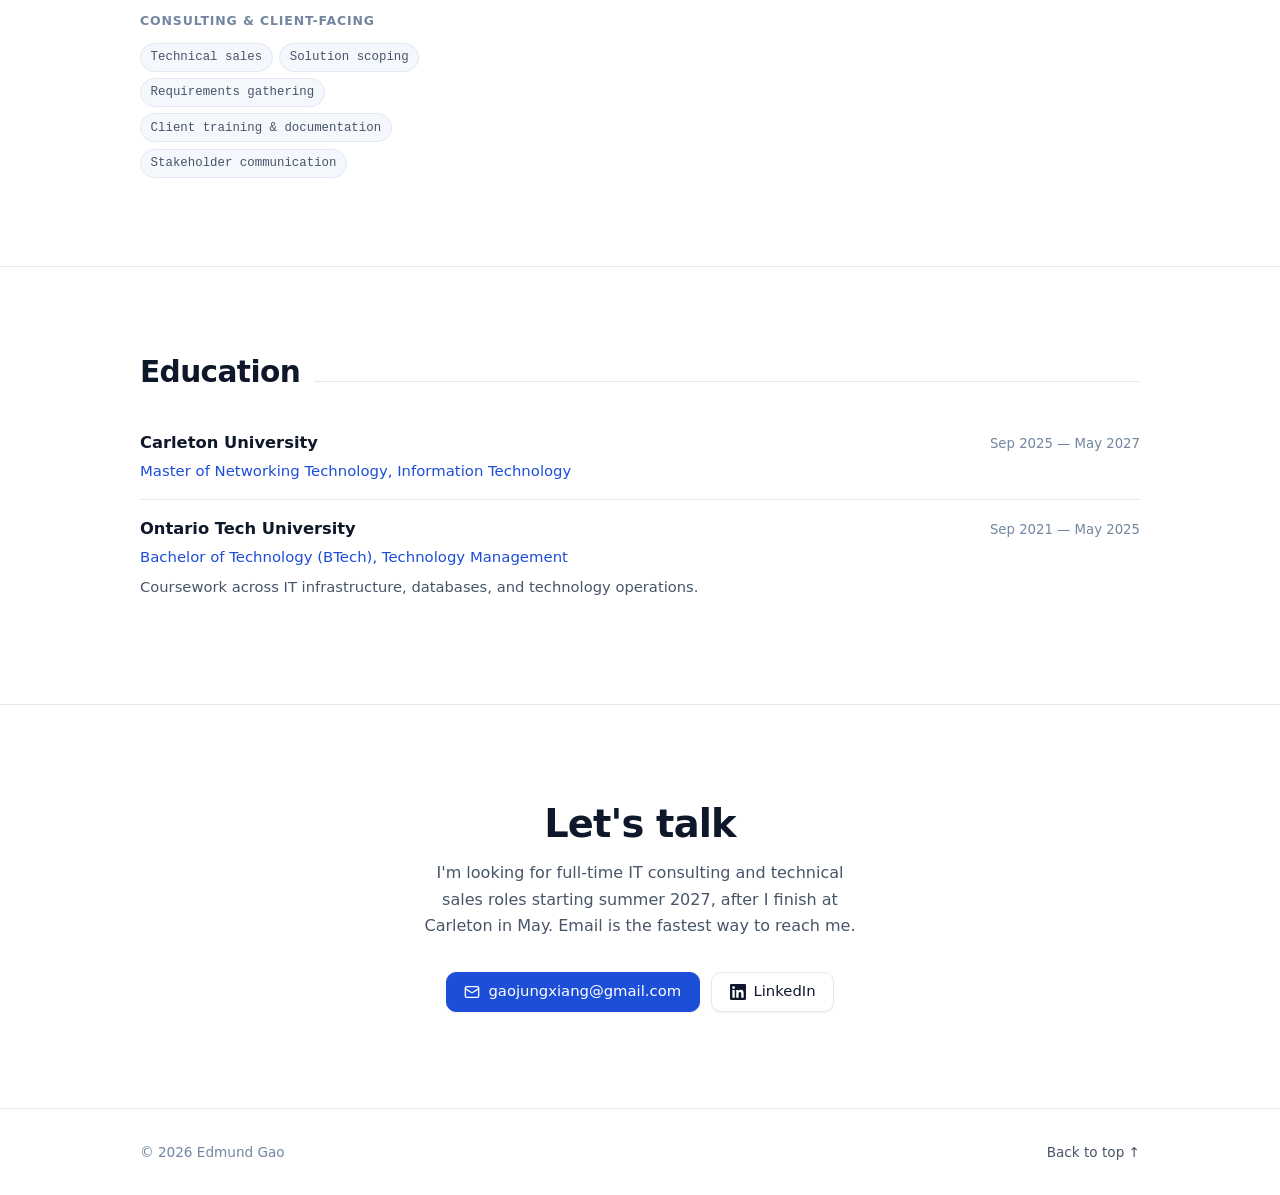
==== commit 03cd283e: "Add the resume PDF, generated from the site Fixes the hero Résumé button, which pointed at a file th" ====
--- a/index.html
+++ b/index.html
@@ -115,6 +115,9 @@
           </p>
           <h1 data-name>Edmund Gao</h1>
           <p class="hero__headline" id="hero-headline"></p>
+          <!-- Contact details for the printed/PDF version, where the buttons
+               below are dropped. Hidden on screen. -->
+          <p class="print-only" id="print-contact"></p>
           <div class="hero__actions" id="hero-actions"></div>
         </div>
       </section>
--- a/assets/css/styles.css
+++ b/assets/css/styles.css
@@ -827,15 +827,29 @@
 }
 
 /* =============================================================================
-   Print — makes Cmd-P produce a usable one-page resume
-   ========================================================================== */
+   Print — doubles as the generator for assets/resume.pdf
+   ========================================================================== */
+
+.print-only {
+  display: none;
+}
 
 @media print {
+  .print-only {
+    display: block;
+    font-size: 10pt;
+    color: #000;
+    margin-bottom: 0.5rem;
+  }
+
+  /* The contact section is dropped too: its details are already in the
+     print-only line under the name, and "Let's talk" is web voice on a CV. */
   .site-header,
   .draft-banner,
   .hero__actions,
-  .contact .hero__actions,
   .theme-toggle,
+  .site-footer,
+  .contact,
   .hero::before {
     display: none !important;
   }
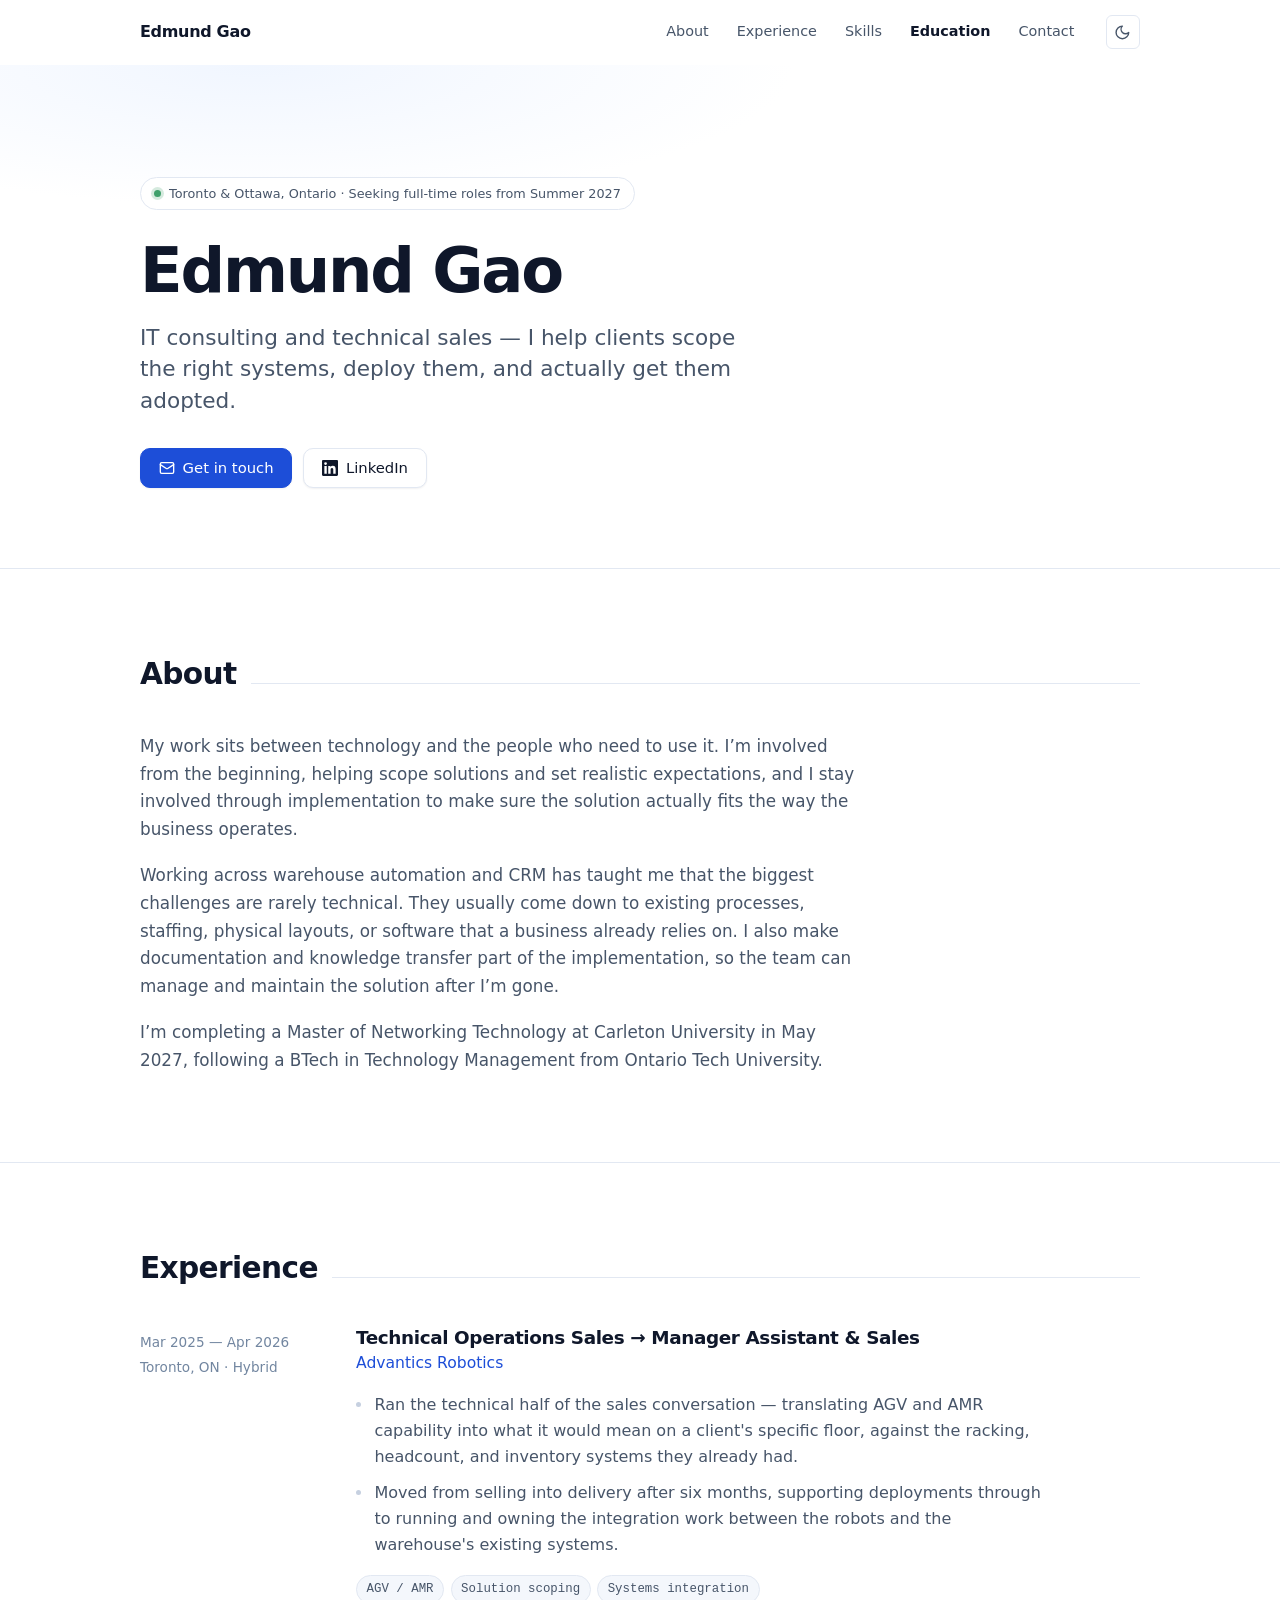
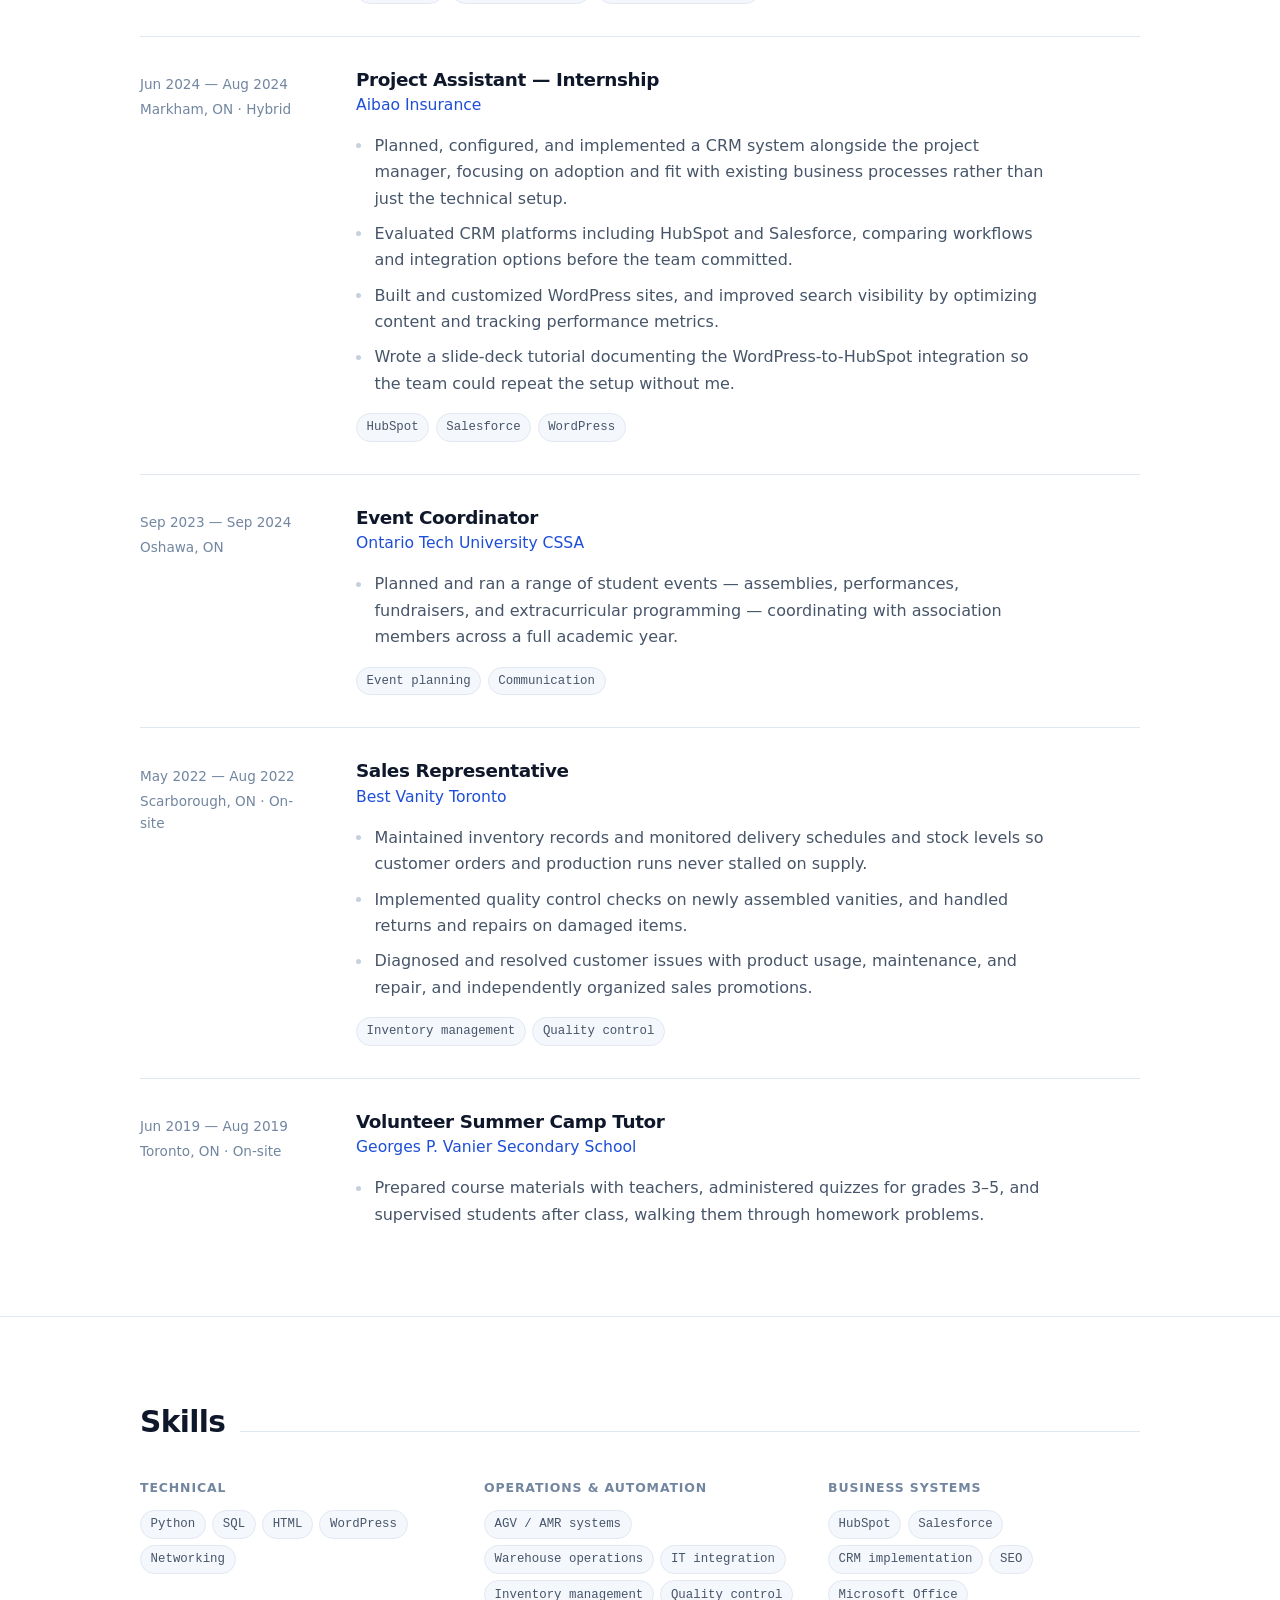
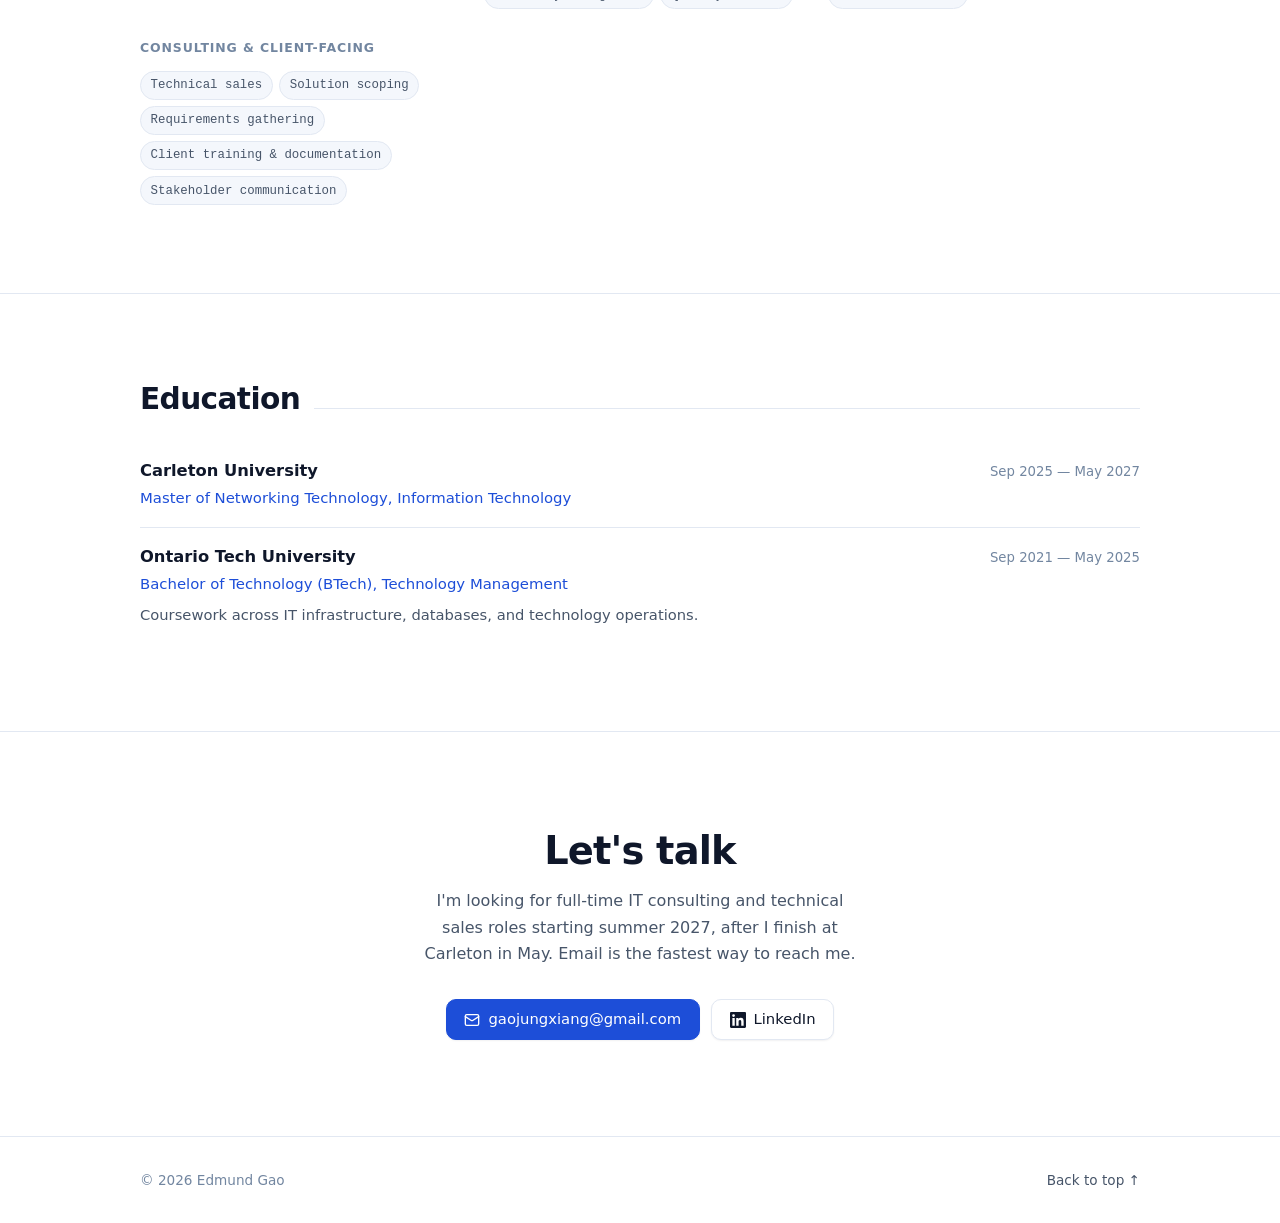
==== commit 001bbb02: "Force fresh portfolio data with cache-busting" ====
--- a/index.html
+++ b/index.html
@@ -43,7 +43,6 @@
   <body>
     <a class="skip-link" href="#main">Skip to content</a>
 
-    <!-- Removed automatically once you set draft: false in assets/js/data.js -->
     <div class="draft-banner" id="draft-banner" hidden>
       <div class="wrap draft-banner__inner">
         <strong>Draft.</strong>
@@ -106,7 +105,6 @@
     </header>
 
     <main id="main">
-      <!-- ------------------------------------------------------------ hero -->
       <section class="hero" id="top">
         <div class="wrap">
           <p class="hero__eyebrow">
@@ -115,14 +113,11 @@
           </p>
           <h1 data-name>Edmund Gao</h1>
           <p class="hero__headline" id="hero-headline"></p>
-          <!-- Contact details for the printed/PDF version, where the buttons
-               below are dropped. Hidden on screen. -->
           <p class="print-only" id="print-contact"></p>
           <div class="hero__actions" id="hero-actions"></div>
         </div>
       </section>
 
-      <!-- ----------------------------------------------------------- about -->
       <section class="section" id="about">
         <div class="wrap">
           <div class="section__head">
@@ -133,7 +128,6 @@
         </div>
       </section>
 
-      <!-- ------------------------------------------------------ experience -->
       <section class="section" id="experience">
         <div class="wrap">
           <div class="section__head">
@@ -144,7 +138,6 @@
         </div>
       </section>
 
-      <!-- -------------------------------------------------------- projects -->
       <section class="section" id="projects">
         <div class="wrap">
           <div class="section__head">
@@ -155,7 +148,6 @@
         </div>
       </section>
 
-      <!-- ---------------------------------------------------------- skills -->
       <section class="section" id="skills">
         <div class="wrap">
           <div class="section__head">
@@ -166,7 +158,6 @@
         </div>
       </section>
 
-      <!-- ------------------------------------------- education & certificates -->
       <section class="section" id="education">
         <div class="wrap">
           <div class="section__head">
@@ -185,7 +176,6 @@
         </div>
       </section>
 
-      <!-- --------------------------------------------------------- contact -->
       <section class="section contact" id="contact">
         <div class="wrap">
           <h2>Let's talk</h2>
@@ -206,7 +196,8 @@
       </div>
     </footer>
 
-    <script src="assets/js/data.js"></script>
+    <!-- Cache-bust the content file so visitors receive the latest portfolio data. -->
+    <script src="assets/js/data.js?v=20260901"></script>
     <script src="assets/js/main.js"></script>
   </body>
 </html>
